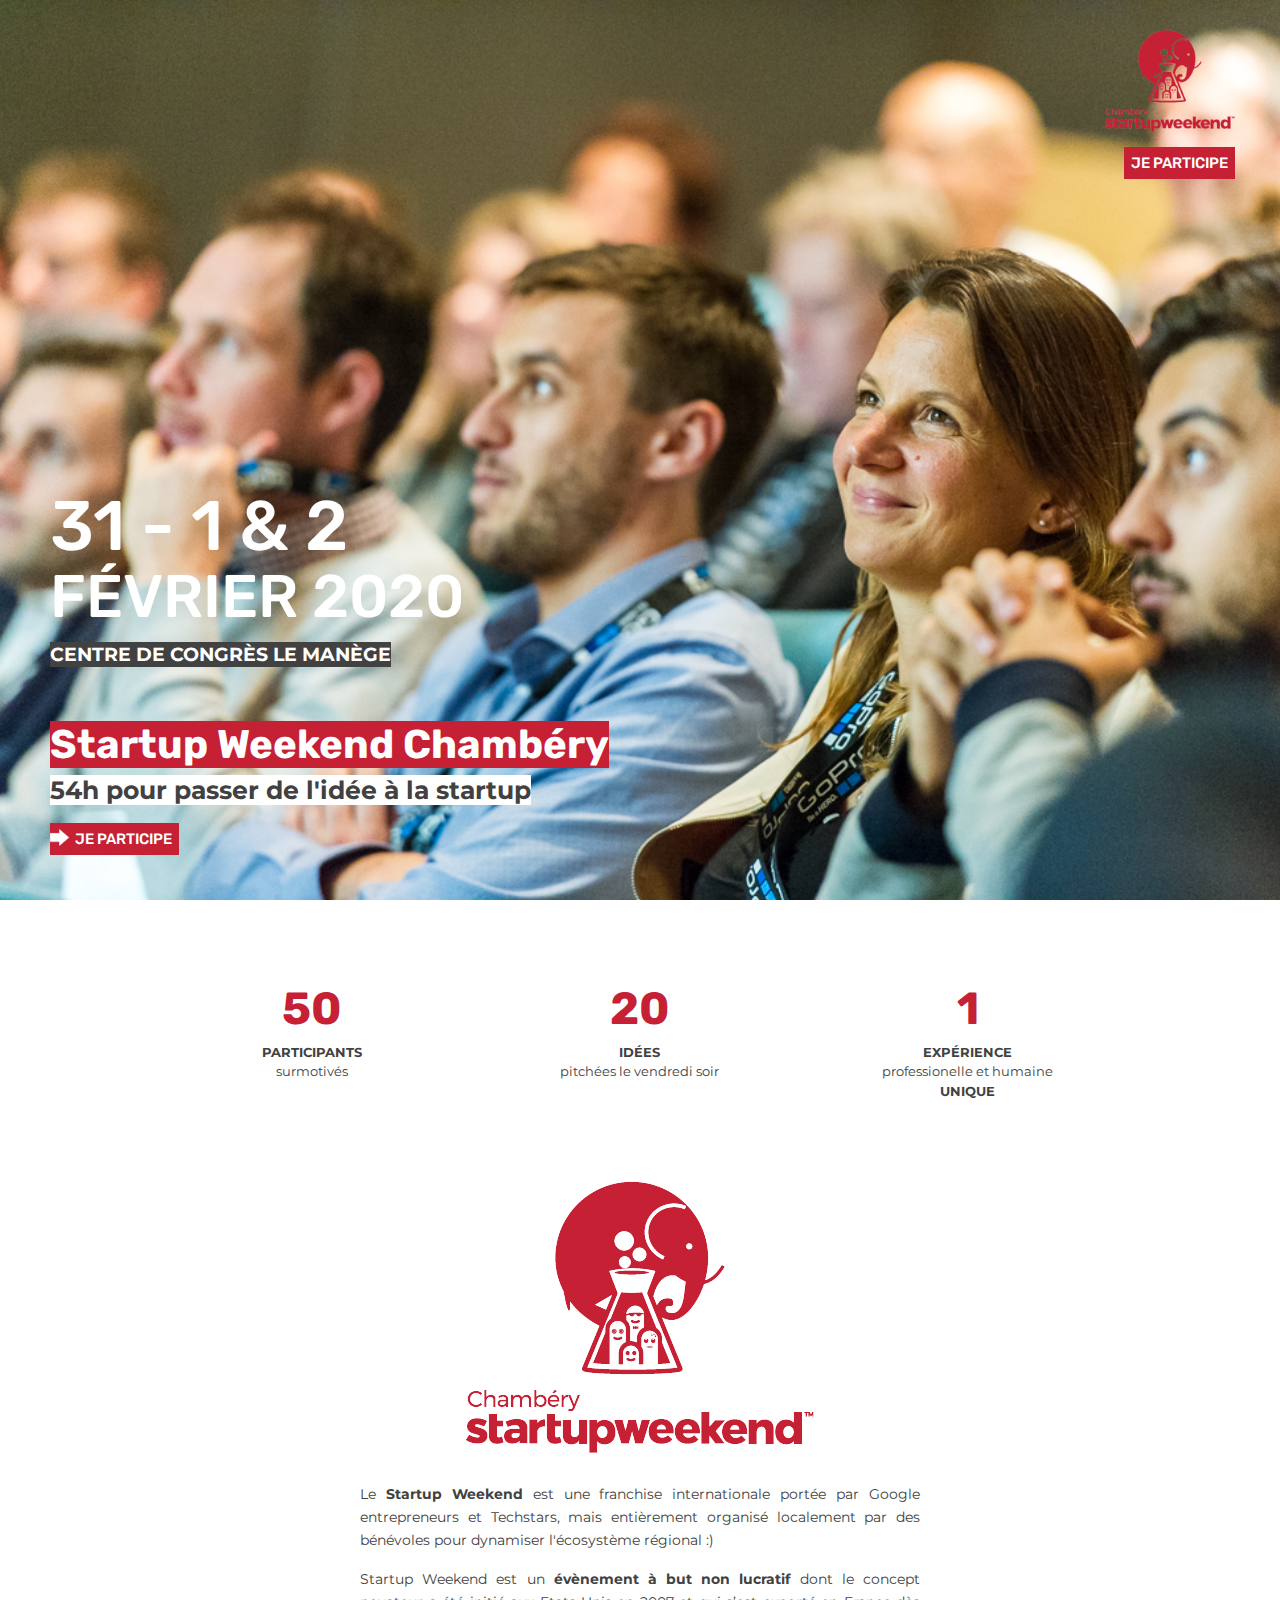
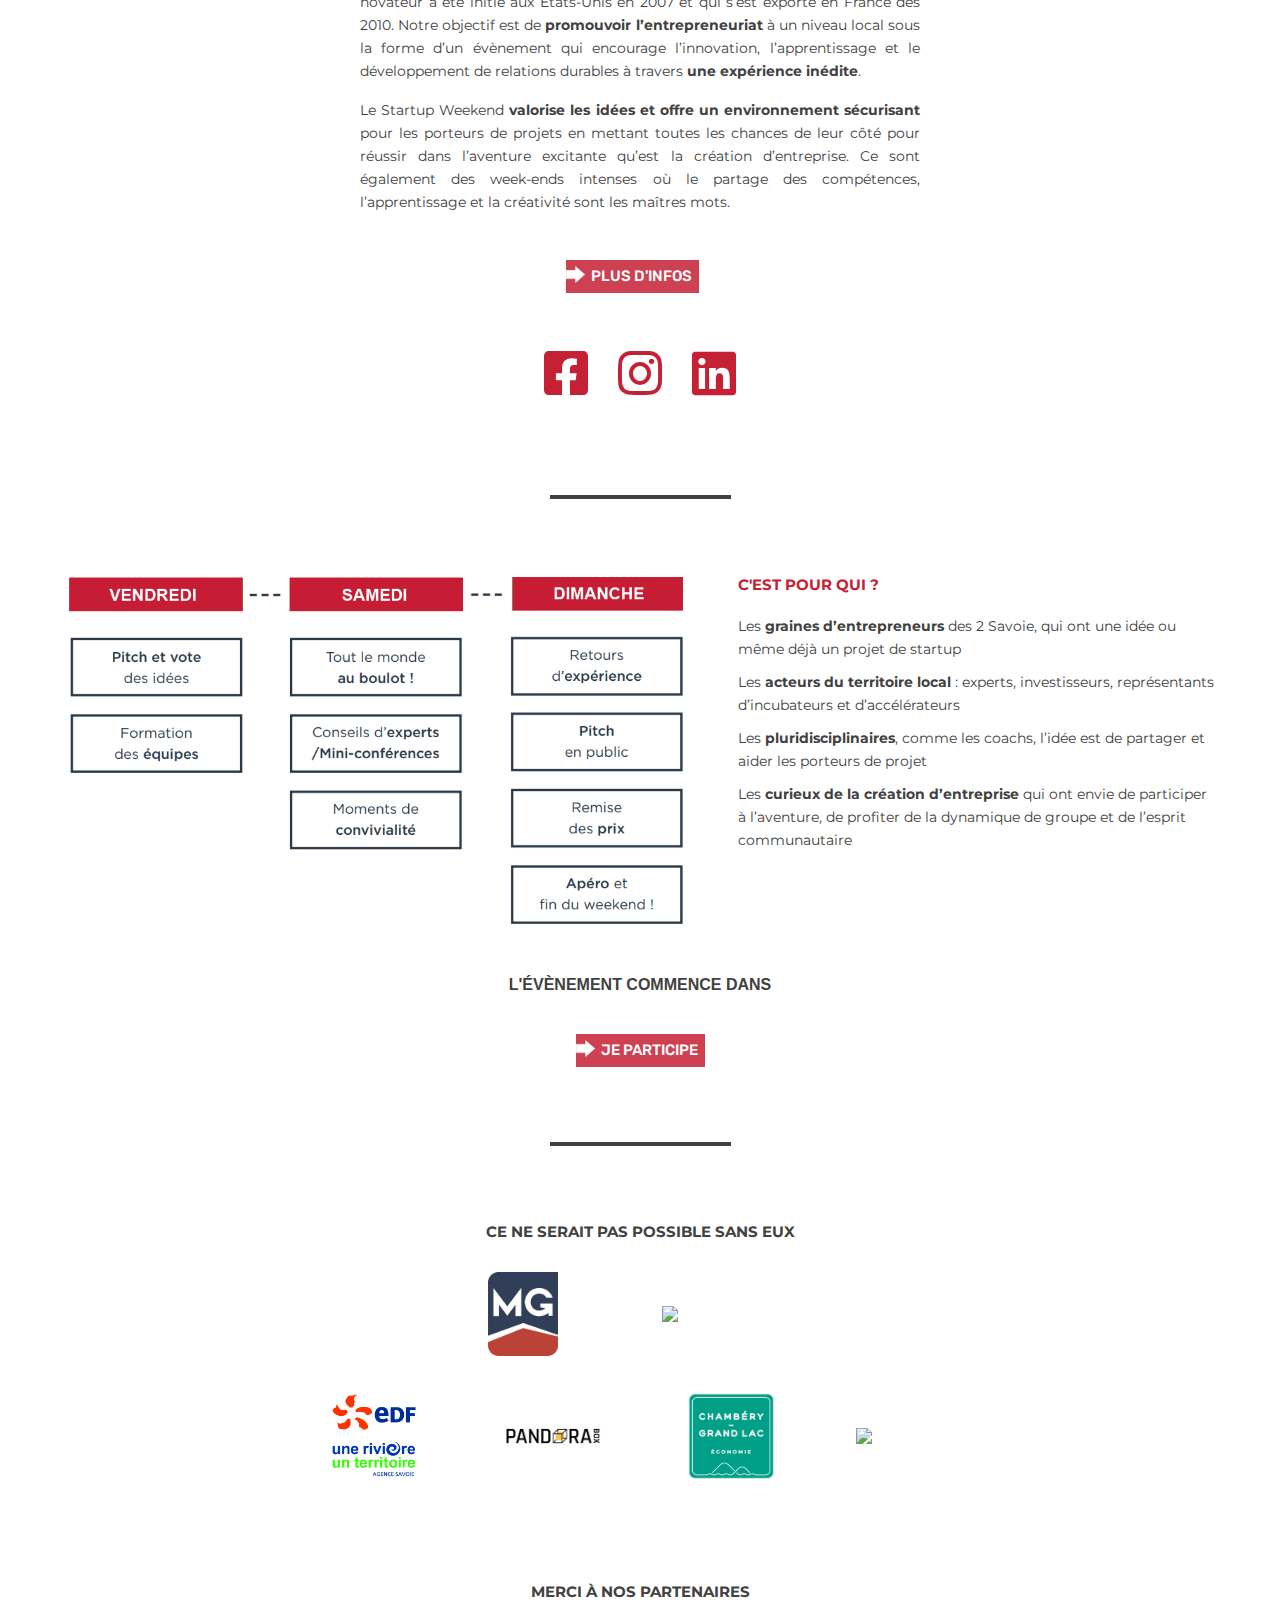
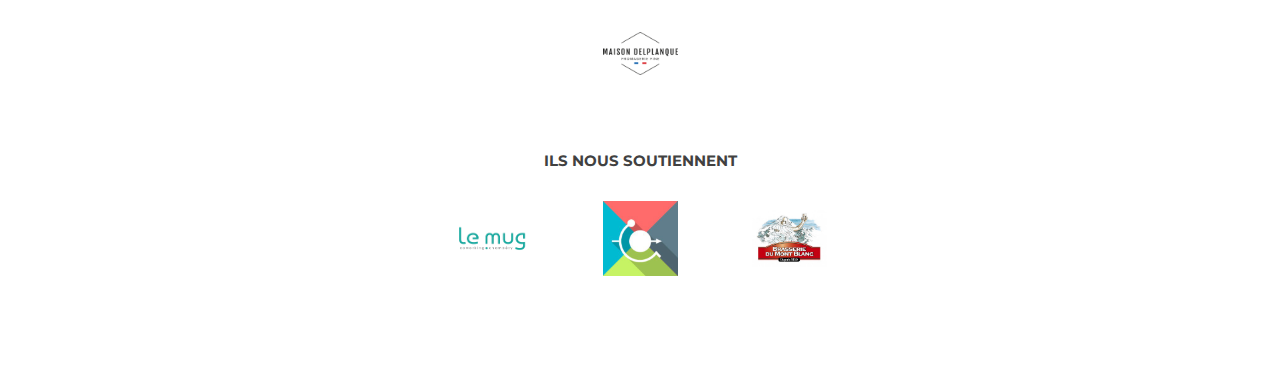
==== index.html @ 2bf9b1af "URL du village by ca" ====
<!doctype html>
<html class="no-js" lang="en" dir="ltr">

<head>
	<meta charset="utf-8">
	<meta http-equiv="x-ua-compatible" content="ie=edge">
	<meta name="viewport" content="width=device-width, initial-scale=1.0">
	<title>Startup Weekend Chambéry - 31 janv. 1 & 2 Fév. 2020</title>

	<link rel="stylesheet" href="https://use.fontawesome.com/releases/v5.5.0/css/all.css">

	<!-- Search Engine -->
	<meta name="description" content="Le Startup Weekend, c'est un évènement à but
			non lucratif organisé pour dynamiser l'écosystème régional :)">
	<!-- Schema.org for Google -->
	<meta itemprop="name" content="Startup Weekend Annecy">
	<meta itemprop="description" content="Le Startup Weekend, c'est un évènement à
			but non lucratif organisé pour dynamiser l'écosystème régional :)">
	<!-- Twitter -->
	<meta name="twitter:card" content="summary">
	<meta name="twitter:title" content="Startup Weekend Chambéry">
	<meta name="twitter:description" content="Le Startup Weekend, c'est un
			évènement à but non lucratif organisé pour dynamiser l'écosystème régional
			:)">
	<meta name="twitter:site" content="@swchambery">
	<meta name="twitter:image:src" content="https://www.startupweekendchambery.com/assets/images/metatwitter.jpg">
	<!-- Open Graph general (Facebook, Pinterest & Google+) -->
	<meta name="og:title" content="Startup Weekend Chambéry">
	<meta name="og:description" content="Le Startup Weekend, c'est un évènement à
			but non lucratif organisé pour dynamiser l'écosystème régional :)">
	<meta name="og:image" content="https://www.startupweekendchambery.com/assets/images/metafb.jpg">
	<meta name="og:url" content="https://www.startupweekendchambery.com">
	<meta name="og:site_name" content="Startup Weekend Chambéry">
	<meta name="og:locale" content="fr_FR">
	<meta name="og:type" content="website">

	<link href="https://fonts.googleapis.com/css?family=Montserrat:400,500,600,700" rel="stylesheet">
	<link href="https://fonts.googleapis.com/css?family=Rubik:400,500,700,900" rel="stylesheet">

	<link rel="stylesheet" href="css/foundation.css">
	<link rel="stylesheet" href="css/app.css">

	<link rel="apple-touch-icon" sizes="57x57" href="/assets/favicon/apple-icon-57x57.png">
	<link rel="apple-touch-icon" sizes="60x60" href="/assets/favicon/apple-icon-60x60.png">
	<link rel="apple-touch-icon" sizes="72x72" href="/assets/favicon/apple-icon-72x72.png">
	<link rel="apple-touch-icon" sizes="76x76" href="/assets/favicon/apple-icon-76x76.png">
	<link rel="apple-touch-icon" sizes="114x114" href="/assets/favicon/apple-icon-114x114.png">
	<link rel="apple-touch-icon" sizes="120x120" href="/assets/favicon/apple-icon-120x120.png">
	<link rel="apple-touch-icon" sizes="144x144" href="/assets/favicon/apple-icon-144x144.png">
	<link rel="apple-touch-icon" sizes="152x152" href="/assets/favicon/apple-icon-152x152.png">
	<link rel="apple-touch-icon" sizes="180x180" href="/assets/favicon/apple-icon-180x180.png">
	<link rel="icon" type="image/png" sizes="192x192" href="/assets/favicon/android-icon-192x192.png">
	<link rel="icon" type="image/png" sizes="32x32" href="/assets/favicon/favicon-32x32.png">
	<link rel="icon" type="image/png" sizes="96x96" href="/assets/favicon/favicon-96x96.png">
	<link rel="icon" type="image/png" sizes="16x16" href="/assets/favicon/favicon-16x16.png">
	<link rel="manifest" href="/assets/favicon/manifest.json">
	<meta name="msapplication-TileColor" content="#C62035">
	<meta name="msapplication-TileImage" content="/assets/favicon/ms-icon-144x144.png">
	<meta name="theme-color" content="#C62035">
	<script async src="https://www.googletagmanager.com/gtag/js?id=UA-131137726-1"></script>
	<script>
		window.dataLayer = window.dataLayer || [];

		function gtag() {
			dataLayer.push(arguments);
		}
		gtag('js', new Date());

		gtag('config', 'UA-131137726-1');
	</script>
</head>

<body>

	<div id="hero" class="container">

		<!--<video poster="" id="bgvid" playsinline autoplay muted loop>
			<!-- WCAG general accessibility recommendation is that media such as background video play through only once. Loop turned on for the purposes of illustration; if removed, the end of the video will fade in the same way created by pressing the "Pause" button  -->
		<!--<source src="/assets/video/startup-weekend-less.webm" type="video/webm">
				<source src="/assets/video/swa2-short.mp4" type="video/mp4">
				</video>-->
		<!--<div id="border"></div>-->

		<div id="logo">
			<img src="./img/swchambery.png" alt="Logo SWA"><br>

			<a class="btn" href="https://www.eventbrite.com/e/billets-startup-weekend-chambery-2020-65265774689"
				target="_blank" />
			Je participe
			</a>
		</div>

		<div id="brand">
			<div id="date">

				<span>31 - 1 & 2</span>février 2020

			</div>
			<div id="location">
				<a href="https://bit.ly/2zNcNP9" target="_blank">
					Centre de Congrès Le Manège
				</a>
			</div>

			<div>
				<h1 id="trigger">Startup Weekend Chambéry</h1><br>
				<h2>54h pour passer de l'idée à la startup</h2>
			</div>

			<div id="cta">
				<a href="https://www.eventbrite.com/e/billets-startup-weekend-chambery-2020-65265774689"
					class="btn cta">
					<span class="icon"></span>
					Je participe
				</a>
			</div>
		</div>

		<ul id="menu">
			<li class="active">C'est quoi ?</li>
			<li>Participer</li>
			<li>Nous rejoindre</li>
		</ul>
	</div>

	<div id="roadmap" class="container">

		<div class="row text-center" id="numbers">
			<div class="small-12 medium-12 large-10 columns small-centered">
				<div class="row">


					<div class="small-12 medium-4 columns number" id="number1">
						<!--<img src="/assets/icones/people.png">-->
						<span>50</span>
						<b>participants</b>
						surmotivés
					</div>

					<div class="small-12 medium-4 columns number" id="number2">
						<!--<img src="/assets/icones/idea.png">-->
						<span>20</span>
						<b>idées</b>
						pitchées le vendredi soir
					</div>

					<div class="small-12 medium-4 columns number" id="number3">
						<!--<img src="/assets/icones/business.png">-->
						<span>1</span>
						<b>Expérience</b>
						professionelle et humaine <b>UNIQUE</b>
					</div>
				</div>
			</div>
		</div>


		<div class="row text-center" id="what">
			<img src="./img/swchambery.png" alt="Logo SWA">
			<!-- <h3>C'est quoi ?</h3> -->
		</div>

		<div class="row">
			<!-- <div class="small-12 medium-6 columns">
					<div class="video-container">
						<iframe width="560" height="315"
							src="https://www.youtube.com/embed/DlrmLSbtCYg?rel=0" frameborder="0"
							allow="autoplay; encrypted-media" allowfullscreen></iframe>

					</div>
				</div> -->
			<div class="small-12 medium-6 medium-offset-3 columns" id="infos">
				<p>Le <b>Startup Weekend</b> est une franchise internationale portée par
					Google entrepreneurs et Techstars, mais entièrement organisé localement
					par des bénévoles pour dynamiser l'écosystème régional :)</p>
				<p>Startup Weekend est un <b>évènement à but non lucratif</b> dont le
					concept novateur a été initié aux Etats-Unis en 2007 et qui s’est exporté
					en France dès 2010. Notre objectif est de <b>promouvoir l’entrepreneuriat</b>
					à un niveau local sous la forme d’un évènement qui encourage l’innovation,
					l’apprentissage et le développement de relations durables à travers <b>une
						expérience inédite</b>.</p>
				<p>Le Startup Weekend <b>valorise les idées et offre un environnement
						sécurisant</b> pour les porteurs de projets en mettant toutes les chances
					de leur côté pour réussir dans l’aventure excitante qu’est la création
					d’entreprise. Ce sont également des week-ends intenses où le partage des
					compétences, l’apprentissage et la créativité sont les maîtres mots.</p>
			</div>
		</div>




		<div id="more">
			<div class="text-center btn-row">
				<!-- <a class="btn btn-dark"
						href="https://www.eventbrite.com/e/billets-startup-weekend-chambery-2020-65265774689">Pourquoi
						c'est fait pour toi ?</a> -->
				<!--<a class="btn btn-dark" href="http://communities.techstars.com/france/annecy/startup-weekend/10785" target="_blank"/>Plus d'infos</a>-->
				<a href="https://www.eventbrite.com/e/billets-startup-weekend-chambery-2020-65265774689"
					class="btn cta">
					<span class="icon"></span>
					Plus d'infos
				</a>
			</div>

			<div class="row" id="social">
				<ul>
					<li>
						<a href="https://fr-fr.facebook.com/startupweekendchambery/" target="_blank" title="Facebook">
							<i class="fab fa-facebook-square"></i>
						</a>
					</li>
					<li>
						<a href="https://www.instagram.com/startup_weekend_chambery/" target="_blank" title="Instagram">
							<i class="fab fa-instagram"></i>
						</a>
					</li>
					<li>
						<a href="https://www.linkedin.com/company/startup-weekend-chambery/" target="_blank"
							title="Linkedin">
							<i class="fab fa-linkedin"></i>
						</a>
					</li>
				</ul>
			</div>

			<div class="row">
				<hr>
			</div>
		</div>


		<div class="row" id="who">

			<div class="small-12 medium-12 large-7 columns nopad-right">
				<div class="valign">
					<img src="./img/roadmap.png" id="schema" class="hide-for-small-only" />
				</div>
			</div>

			<div class="small-12 medium-12 large-5 columns nopad-left">


				<h3 class="last">C'est pour qui ?</h3>
				<ul>
					<li>Les <b>graines d’entrepreneurs</b> des 2 Savoie, qui ont une idée ou
						même déjà un projet de startup</li>
					<li>Les <b>acteurs du territoire local</b> : experts, investisseurs,
						représentants d’incubateurs et d’accélérateurs</li>
					<li>Les <b>pluridisciplinaires</b>, comme les coachs, l’idée est de
						partager et aider les porteurs de projet</li>
					<li>Les <b>curieux de la création d’entreprise</b> qui ont envie de
						participer à l’aventure, de profiter de la dynamique de groupe et de
						l’esprit communautaire</li>
				</ul>
			</div>
		</div>


		<div class="row">
			<h5>L'évènement commence dans</h5>
			<div id="countdown"></div>
		</div>

		<!-- <div class="row text-center" id="papets">
				<a href="https://goo.gl/maps/m7N5tp4Gy4z" target="_blank">
					<img src="/assets/images/papeteries.png" />
				</a>
			</div> -->
		<div class="row text-center">
			<a href="https://www.eventbrite.com/e/billets-startup-weekend-chambery-2020-65265774689" class="btn cta">
				<span class="icon"></span>
				Je participe
			</a>
		</div>

		<div class="row">
			<hr>
		</div>

		<div class="row" id="partners">
			<h3>Ce ne serait pas possible sans eux</h3>

			<!-- Sponsors Gold -->
			<div class="gold">
				<a href="https://my-mg.com/" target="_blank">
					<img src="./assets/images/magnin.png" class="small" />
				</a>
				<a href="https://www.chambery.fr" target="_blank">
					<img src="https://www.chambery.fr/uploads/Image/df/IMF_50/GAB_PORTAIL/372_356_logo_partenaire_couleur.jpg"
						class="square" />
				</a>

				<!-- <a href=https://www.alpium.com/" target="_blank">
						<img
							src="./img/logo-alpium.jpg"
							class="square" />
					</a> -->


			</div>

			<!-- Sponsors Silver -->
			<div class="silver">
				<a href="https://www.edf.fr/groupe-edf/nos-energies/energies-renouvelables/hydraulique/enjeux/economie-et-dialogue-local/une-riviere-un-territoire"
					target="_blank">
					<img src="./img/edf.jpg" class="square" />
				</a>
				<!-- <a href="https://www.serial.ch/" target="_blank">
						<img src="/assets/images/serial.png" class="large" />
					</a> -->
				<a href="http://pandorabox-consulting.com/" target="_blank">
					<img src="./assets/images/pandorabox.png" class="large">
				</a>
				<!-- <a href="http://ftalps.com/" target="_blank">
					<img src="./img/ftinthealps_retina.png" class="square" />
				</a> -->
				<a href="http://www.chamberygrandlac.fr/" target="_blank">
					<img src="./img/cgle.jpg" class="square" />
				</a>
				<a href="https://www.levillagebyca.com/fr" target="_blank">
					<img src="https://www.levillagebyca.com/themes/lesvillagesbyca/images/logo-noir.jpg"
						class="square" />
				</a>
			</div>

			<!-- Sponsors Bronze -->
			<!--<div class="bronze">
					
				</div>-->


			<h3>Merci à nos partenaires</h3>

			<!-- Partenaires matériels -->
			<div class="materiel">
				<!--<a href="http://www.agence-future.com/" target="_blank">
						<img src="/assets/images/future.png" class="large"/>
					</a>-->
				<!-- <a href="http://www.artmalte.com/">
						<img src="/assets/images/artmalte.png" / target="_blank">
					</a> -->
				<!-- <a href="https://rplayprod.fr/" target="_blank">
						<img src="./img/rplay.png"
							class="small" />
					</a> -->
				<!-- <a href="https://www.legalinsight.fr/" target="_blank">
						<img src="./img/legal-insight.png"
							class="" />
					</a> -->
				<a href="https://www.fromagerie-delplanque.com/" target="_blank">
					<img src="./img/delplanque.png" class="" />
				</a>
				<!-- <a href="https://www.digital-effervescence.com/" target="_blank">
						<img
							src="./img/digital-effervecence.png"
							class="small" />
					</a> -->

				<!-- <a href="http://www.savoie.cci.fr/" target="_blank">
						<img src="http://www.savoie.cci.fr/images/GBI_CCISAVOIE/logo.png"
						class="small" />
					</a> -->
				<!-- <a href="http://www.sharingbox.com/?lang=fr" target="_blank">
						<img src="/assets/images/sharingbox.jpg" class="large" />
					</a> -->
			</div>

			<h3>Ils nous soutiennent</h3>

			<div class="materiel">
				<a href="http://lemug-coworking.fr/" target="_blank">
					<img src="./img/le-mug.png" class="" />
				</a>
				<!-- <a href="https://www.stickermule.com/fr" target="_blank">
						<img
							src="./img/stickermule.png"
							class="" />
					</a> -->
				<!-- <a href="https://www.redbull.com/fr-fr/" target="_blank">
						<img
							src="./img/redbull.png"
							class="" />
					</a> -->
				<!-- <a href="https://sharingbox.com/fr/" target="_blank">
						<img
							src="./img/sharingbox.png"
							class="" />
					</a> -->
				<!-- <a href="https://www.webhorspiste.com/" target="_blank">
						<img
							src="./img/WHP.png"
							class="" />
					</a> -->
				<!-- <a href="https://featureplanner.io/" target="_blank">
						<img
							src="./img/logo-featureplanner-io.png"
							class="" />
					</a> -->
				<a href="https://www.chambe-carnet.com/" target="_blank">
					<img src="./img/chambe-carnet.jpg" class="" />
				</a>
				<!-- <a href="http://couveusenuna.com/" target="_blank">
						<img
							src="./img/numa-web.png"
							class="" />
					</a> -->
				<!-- <a href="https://magasin.vandb.fr/171-v-and-b-gresy-sur-aix#"
						target="_blank">
						<img
							src="./img/vandb.jpg"
							class="" />
					</a> -->
				<a href="https://www.brasserie-montblanc.com/" target="_blank">
					<img src="./img/bmb.jpg" class="" />
				</a>
				<!-- <a href="https://discover.koober.com/" target="_blank">
						<img
							src="./img/koober.png"
							class="" />
					</a> -->
				<!-- <a href="https://www.peggysage.com/fr-FR/" target="_blank">
						<img
							src="./img/peggy-sage.jpg"
							class="" />
					</a> -->
				<!-- <a href="http://www.pixminds.fr/" target="_blank">
						<img
							src="./img/pixminds.png"
							class="" />
					</a> -->
				<!-- <a href="https://stfrancois.labellemontagne.com/" target="_blank">
						<img
							src="./img/SFL.png"
							class="" />
					</a> -->

			</div>
		</div>
	</div>

	<script src="js/vendor/jquery.js"></script>
	<script src="js/vendor/what-input.js"></script>
	<script src="js/vendor/foundation.js"></script>
	<script src="js/app.js"></script>
	<script src="js/countdown.js"></script>

</body>

</html>
---- css/app.css ----
* {
  -webkit-transition: all 0.3s ease;
  -moz-transition: all 0.3s ease;
  transition: all 0.3s ease;
}

body {
  background: white;
  font-family: 'Montserrat', Arial, sans-serif;
  color: #414141;
}

h1,
h2,
h3 {
  font-family: 'Montserrat', Arial, sans-serif;
  font-weight: bold;
}

a:hover,
a:focus,
a:active {
  color: inherit;
}

.container {
  padding: 75px 50px;
}

.nopad-left {
  padding-left: 0;
}

.nopad-right {
  padding-right: 0;
}

.invisible {
  opacity: 0;
  visibility: hidden;
}

p,
ul li {
  font-size: 14px;
  line-height: 23px;
}

ul {
  margin-left: 0;
}

ul li {
  list-style: none;
  padding: 5px 0;
}

video {
  position: absolute;
  top: 50%;
  left: 50%;
  min-width: 100%;
  min-height: 100%;
  width: auto;
  height: auto;
  z-index: 1;
  transform: translateX(-50%) translateY(-50%);
  background: url('/assets/images/swa.jpg') no-repeat;
  background-size: cover;
  transition: 1s opacity;
}
.stopfade {
  opacity: 0.5;
}

.fancy-dash {
  margin-bottom: 75px;
  line-height: 0.5;
  text-align: center;
  text-transform: uppercase;
  font-size: 25px;
  font-weight: bold;
  letter-spacing: 1px;
}

.fancy-dash span {
  display: inline-block;
  position: relative;
}

.fancy-dash span:before,
.fancy-dash span:after {
  content: '';
  position: absolute;
  height: 3px;
  border-top: 5px solid black;
  top: 5px;
  width: 600px;
}

.fancy-dash span:before {
  right: 100%;
  margin-right: 15px;
}

.fancy-dash span:after {
  left: 100%;
  margin-left: 15px;
}

.video-container {
  position: relative;
  padding-bottom: 56.25%;
  padding-top: 30px;
  height: 0;
  overflow: hidden;
  margin-bottom: 30px;
}

.video-container iframe,
.video-container object,
.video-container embed {
  position: absolute;
  top: 0;
  left: 0;
  width: 100%;
  height: 100%;
}

#border {
  height: 500px;
  width: 100%;
  border: 10px solid #c62035;
}

#hero {
  position: relative;
  height: auto;
  background-color: #414141;
  overflow: hidden;
  background-image: url('/assets/bg/swa2-press.jpg'); /* fallback */
  background-size: cover;
  background-position: center top;
}

#hero .btn {
  opacity: 1;
}

#logo {
  position: absolute;
  top: 15px;
  right: 15px;
  text-align: right;
  z-index: 2;
}

#logo img {
  width: 130px;
  height: auto;
  margin-right: 30px;
  margin-top: 15px;
}

#brand {
  position: absolute;
  bottom: 45px;
  z-index: 2;
  margin-right: 50px;
}

#date {
  font-weight: 500;
  font-size: 60px;
  color: white;
  text-transform: uppercase;
  line-height: 70px;
  font-family: 'Rubik', Arial, sans-serif;
  z-index: 2;
  margin-bottom: 10px;
}

#date span {
  font-size: 70px;
  display: block;
  margin-right: 30px;
  margin-top: 30px;
}

#location {
  font-weight: bold;
  text-transform: uppercase;
  font-size: 19px;
  line-height: 25px;
  padding: 0;
  background-color: #414141;
  display: inline-block;
  margin-bottom: 50px;
}

#location a {
  color: white;
}

#menu {
  background-color: white;
  padding: 10px 15px;
  display: flex;
  justify-content: space-around;
  display: none;
}

#menu li {
}

.btn.cta {
  margin-right: 0;
}

.btn.cta span.icon {
  background: url('../assets/icones/arrow_white.png') no-repeat;
  float: left;
  width: 20px;
  height: 20px;
  background-size: contain;
  margin-left: -7px;
  margin-right: 5px;
}

.btn-row .btn {
  margin-right: 15px;
}

.btn-row .btn:last-child {
  margin-right: 15px;
}

.btn {
  display: inline-block;
  background-color: #c62035;
  padding: 5px 7px;
  margin-right: 30px;
  margin-top: 15px;
  color: white;
  text-transform: uppercase;
  font-family: 'Rubik', Arial, sans-serif;
  font-size: 15px;
  opacity: 0.85;
  font-weight: 500;
}

.btn:hover {
  opacity: 1;
  color: white;
}

.btn-dark {
  background-color: #414141;
}

h1 {
  background-color: #c62035;
  color: white;
  font-size: 40px;
  padding: 0;
  display: inline;
  font-weight: 700;
  margin-bottom: 15px;
  font-family: 'Rubik', Arial, sans-serif;
}

h2 {
  background-color: white;
  font-size: 25px;
  padding: 0;
  font-weight: 700;
  display: inline;
}

h3 {
  color: #c62035;
  font-size: 15px;
  font-weight: bold;
  text-transform: uppercase;
  margin-bottom: 15px;
}

.row {
  max-width: none;
}

#social {
  display: flex;
  flex-direction: row;
  justify-content: center;
  align-items: center;
  margin-top: 50px;
}

#social ul {
  padding-left: 0;
  text-align: center;
}

#social i {
  font-size: 50px;
  color: #c62035;
}

#social ul li {
  float: left;
  margin-right: 30px;
}

#social ul li:last-child {
  margin-right: 0;
}

#social img {
  width: 35px;
  height: auto;
  opacity: 0.8;
}

#social img:hover {
  opacity: 1;
}

#schema {
  padding-right: 50px;
}

hr {
  width: 15%;
  border: 2px solid #414141;
  margin-top: 75px;
  margin-bottom: 75px;
}

#partners {
  text-align: center;
}

#roadmap .btn {
  margin-top: 30px;
}

#what {
  margin-bottom: 30px;
}

#what p:last-child {
  margin-bottom: 0;
}

#infos {
  text-align: justify;
}

#partners h3 {
  margin-bottom: 30px;
  color: #414141;
  margin-top: 45px;
}

#partners h3:first-child {
  margin-top: 0px;
}

#partners img {
  width: 80px;
  height: auto;
}

#partners img {
  margin-left: 35px;
  margin-right: 35px;
  margin-bottom: 30px;
}

#partners img.large {
  width: 145px;
  height: auto;
}

#partners .gold img {
  width: 250px;
  height: auto;
  margin-bottom: 30px;
  margin-left: 0;
  margin-right: 0;
}

#partners .gold img.small {
  width: 70px;
  margin-right: 50px;
}

#partners .gold img.square {
  width: 130px;
  margin-left: 50px;
}

#partners .bronze {
  margin-left: auto;
  margin-right: auto;
}

#partners .silver img {
  width: 100px;
  height: auto;
  margin-bottom: 50px;
}

#partners .silver img.large {
  width: 110px;
}

#partners .silver img.small {
  width: 80px;
}

#partners .materiel img {
  width: 75px;
  height: auto;
}

#partners .materiel img.large {
  width: 90px;
}

#partners .com img {
  width: 50px;
  height: auto;
}

#partners .com img.large {
  width: 90px;
}

#numbers {
  margin-bottom: 50px;
}

.number img {
  display: block;
  margin-bottom: 7px;
  margin-left: auto;
  margin-right: auto;
}

.number {
  text-align: center;
  font-size: 13px;
  margin-bottom: 30px;
}

.number span {
  display: block;
  font-weight: bold;
  font-size: 45px;
  text-align: center;
  font-family: 'Rubik', Arial, sans-serif;
  color: #c62035;
}

.number b {
  display: block;
  text-transform: uppercase;
  font-weight: bold;
}

.column:last-child:not(:first-child),
.columns:last-child:not(:first-child) {
  float: left;
}

h5 {
  text-align: center;
  text-transform: uppercase;
  font-size: 16px;
  margin-top: 45px;
  font-weight: bold;
}

#countdown {
  text-align: center;
  font-size: 50px;
  font-weight: bold;
  color: #c62035;
}

#papets {
  margin-top: 15px;
  margin-bottom: 10px;
  width: 120px;
  height: auto;
}

@media screen and (max-width: 800px) {
  html {
    background: #414141 no-repeat center center fixed;
  }
  #bgvid {
    display: none;
  }

  .container {
    padding: 50px 30px;
  }

  #hero {
    padding: 30px;
    /*background: url('/assets/images/swa-color.jpg');
    background-size: cover;
    background-position: center center;*/
  }

  #hero .btn {
    margin-top: 30px;
  }

  #date {
    position: relative;
  }

  hr {
    margin-top: 30px;
    margin-bottom: 30px;
  }

  #logo {
    position: relative;
    text-align: center;
    margin-bottom: 75px;
    right: auto;
  }

  #logo img {
    margin: 0;
  }

  #logo a {
    margin-right: 0;
  }

  #brand {
    position: relative;
    bottom: inherit;
    margin-right: 0;
    text-align: center;
  }

  #date span {
    margin: 0;
  }

  #who {
    text-align: center;
  }

  .bronze {
    display: block;
  }

  h1 {
    font-size: 30px;
  }

  h2 {
    font-size: 20px;
  }
}
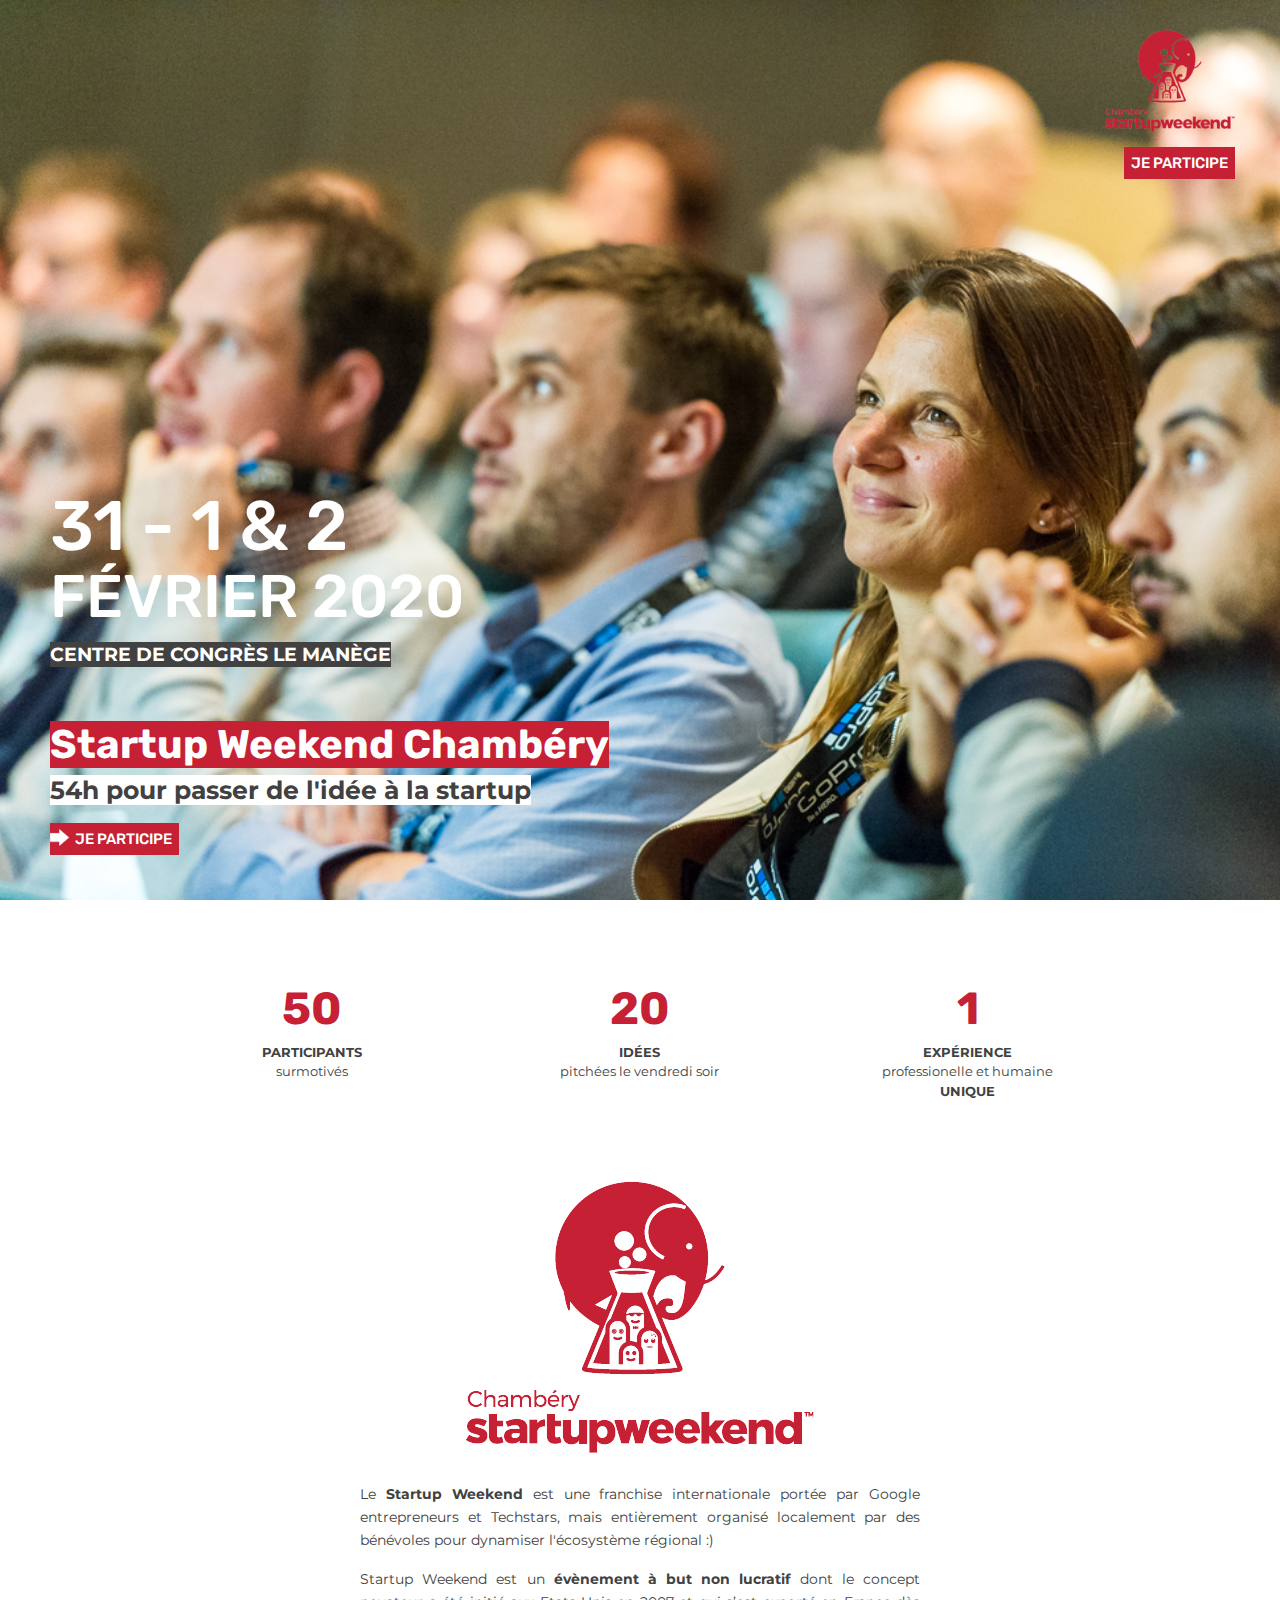
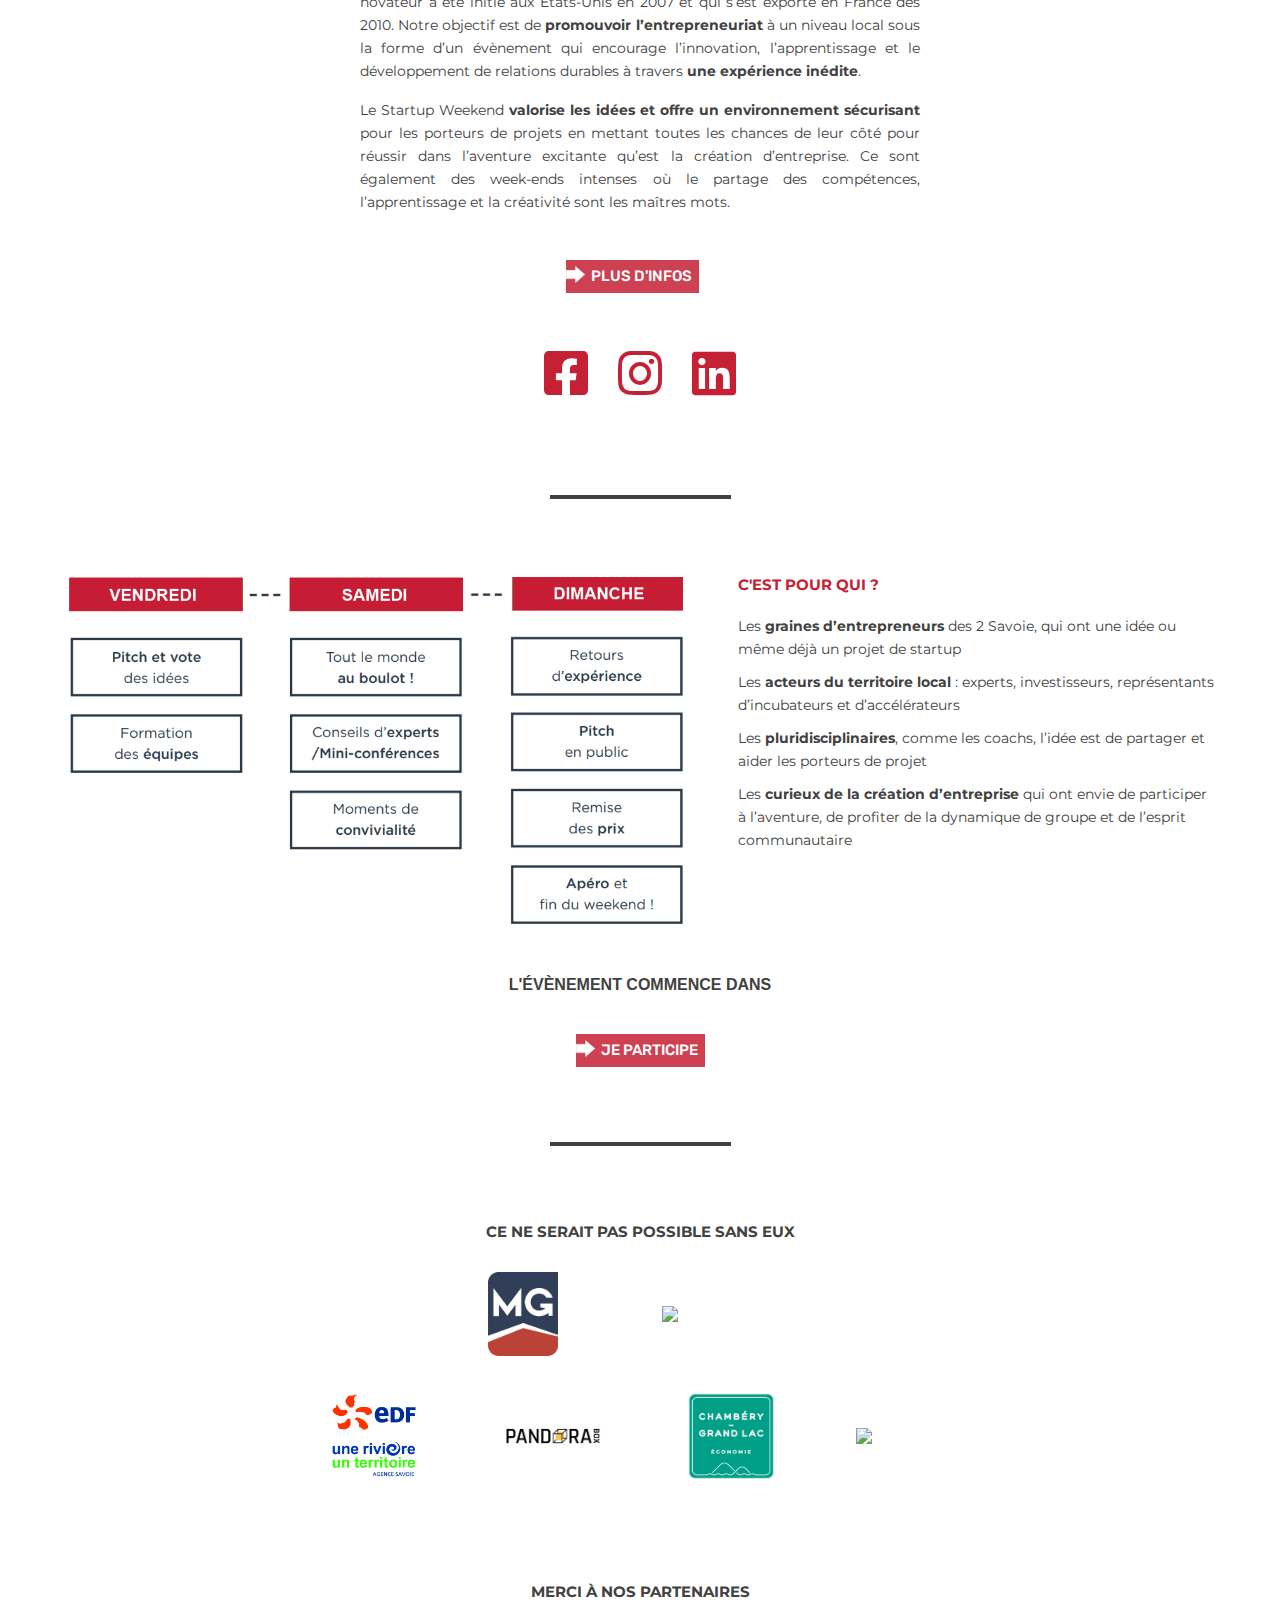
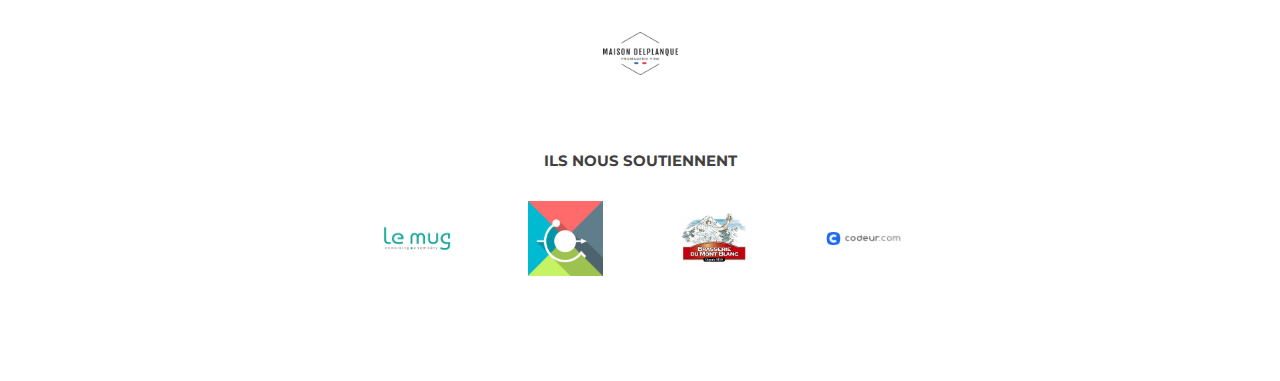
==== commit 12c82808: "Codeur" ====
--- a/index.html
+++ b/index.html
@@ -414,6 +414,9 @@
 				<a href="https://www.brasserie-montblanc.com/" target="_blank">
 					<img src="./img/bmb.jpg" class="" />
 				</a>
+				<a href="https://www.codeur.com/" target="_blank">
+					<img src="./img/logo-codeur-2019.png" class="" />
+				</a>
 				<!-- <a href="https://discover.koober.com/" target="_blank">
 						<img
 							src="./img/koober.png"
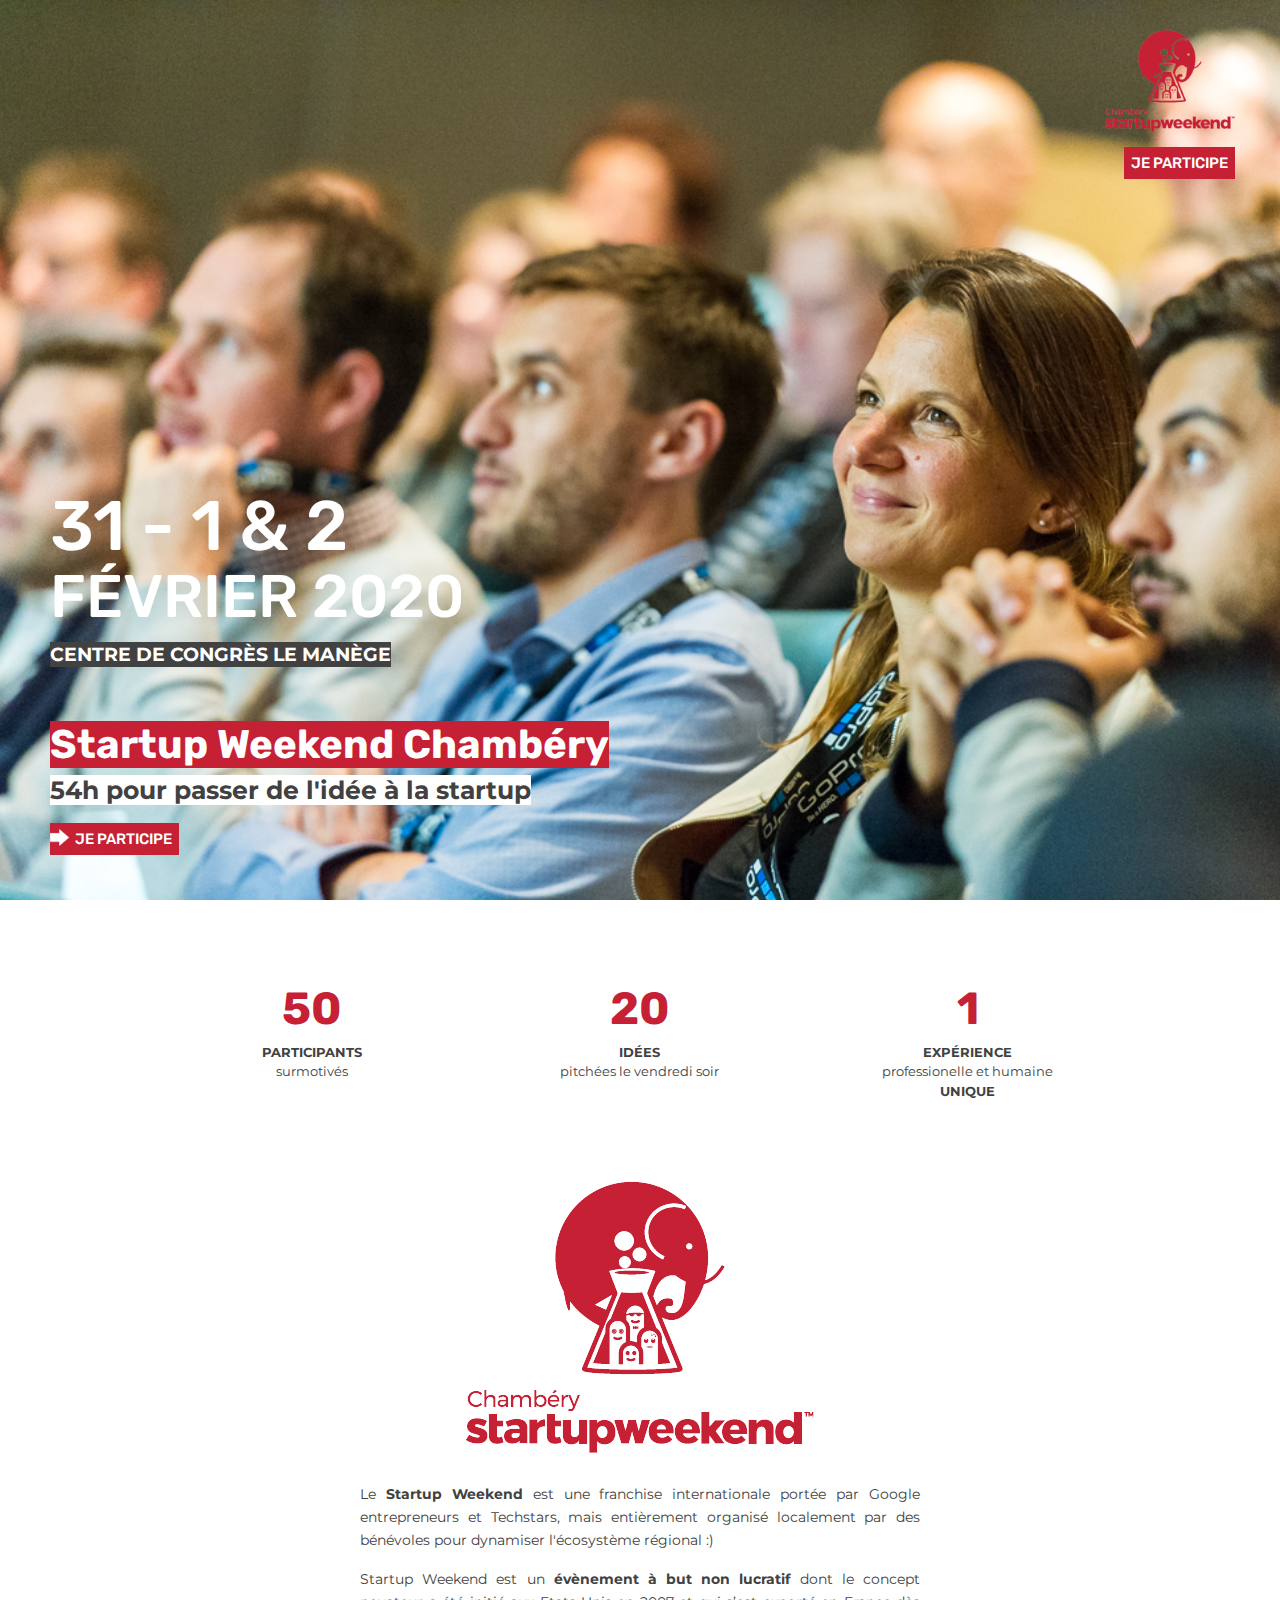
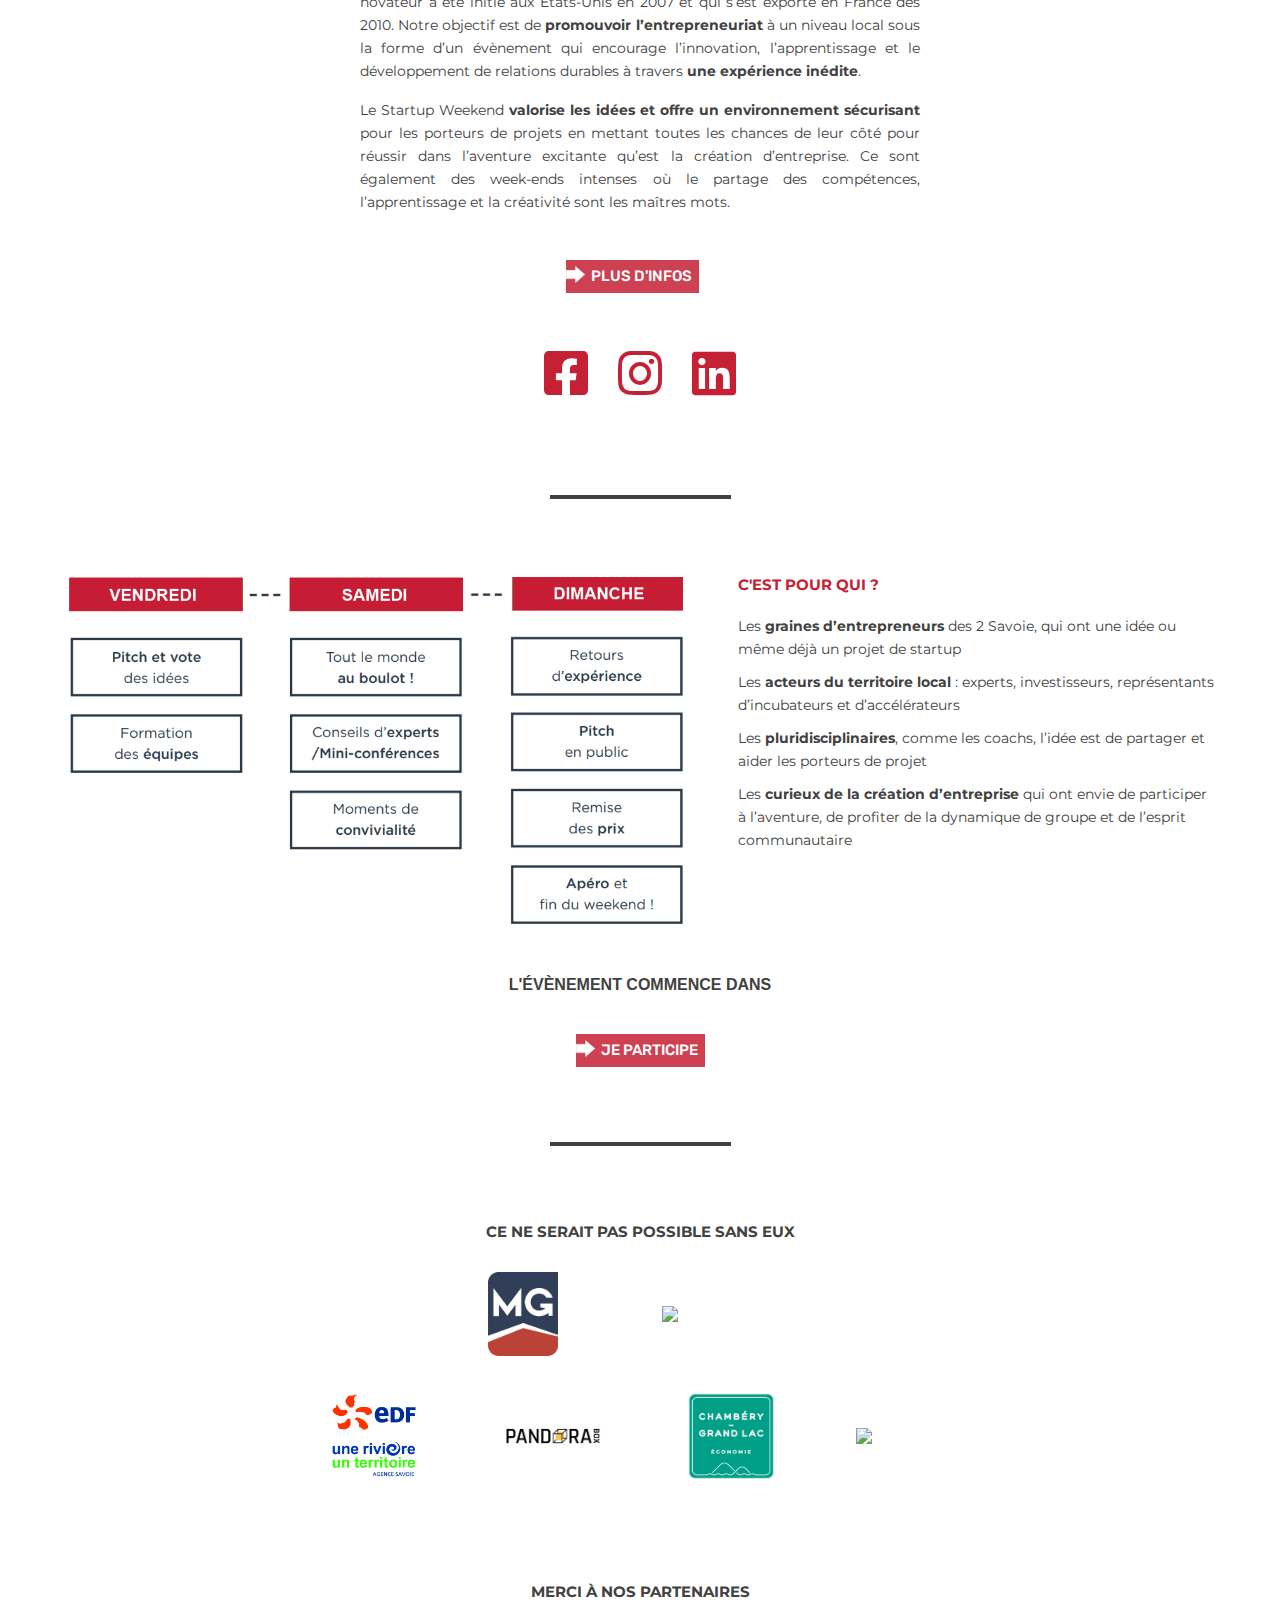
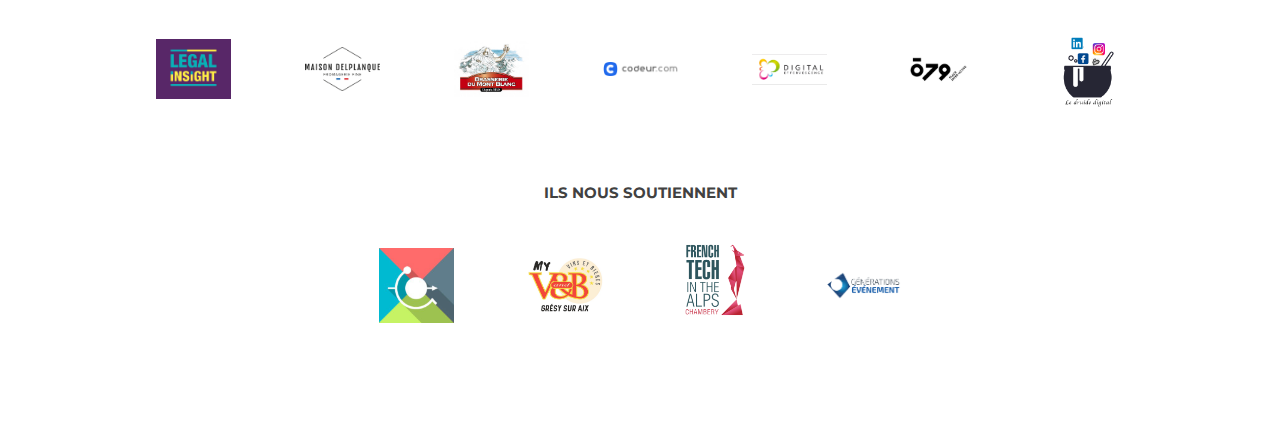
==== commit 43f8c43e: "Update des sponsors" ====
--- a/index.html
+++ b/index.html
@@ -312,9 +312,6 @@
 				<a href="http://pandorabox-consulting.com/" target="_blank">
 					<img src="./assets/images/pandorabox.png" class="large">
 				</a>
-				<!-- <a href="http://ftalps.com/" target="_blank">
-					<img src="./img/ftinthealps_retina.png" class="square" />
-				</a> -->
 				<a href="http://www.chamberygrandlac.fr/" target="_blank">
 					<img src="./img/cgle.jpg" class="square" />
 				</a>
@@ -344,18 +341,27 @@
 						<img src="./img/rplay.png"
 							class="small" />
 					</a> -->
-				<!-- <a href="https://www.legalinsight.fr/" target="_blank">
-						<img src="./img/legal-insight.png"
-							class="" />
-					</a> -->
+				<a href="https://www.legalinsight.fr/" target="_blank">
+					<img src="./img/legal-insight.png" class="" />
+				</a>
 				<a href="https://www.fromagerie-delplanque.com/" target="_blank">
 					<img src="./img/delplanque.png" class="" />
 				</a>
-				<!-- <a href="https://www.digital-effervescence.com/" target="_blank">
-						<img
-							src="./img/digital-effervecence.png"
-							class="small" />
-					</a> -->
+				<a href="https://www.brasserie-montblanc.com/" target="_blank">
+					<img src="./img/bmb.jpg" class="" />
+				</a>
+				<a href="https://www.codeur.com/" target="_blank">
+					<img src="./img/logo-codeur-2019.png" class="" />
+				</a>
+				<a href="https://www.digital-effervescence.com/" target="_blank">
+					<img src="./img/digital-effervecence.png" class="small" />
+				</a>
+				<a href="https://o79.fr/" target="_blank">
+					<img src="./img/o79.png" class="small" />
+				</a>
+				<a href="https://www.facebook.com/ledruidedigital/" target="_blank">
+					<img src="./img/druide-digital.png" class="small" />
+				</a>
 
 				<!-- <a href="http://www.savoie.cci.fr/" target="_blank">
 						<img src="http://www.savoie.cci.fr/images/GBI_CCISAVOIE/logo.png"
@@ -369,9 +375,6 @@
 			<h3>Ils nous soutiennent</h3>
 
 			<div class="materiel">
-				<a href="http://lemug-coworking.fr/" target="_blank">
-					<img src="./img/le-mug.png" class="" />
-				</a>
 				<!-- <a href="https://www.stickermule.com/fr" target="_blank">
 						<img
 							src="./img/stickermule.png"
@@ -405,17 +408,14 @@
 							src="./img/numa-web.png"
 							class="" />
 					</a> -->
-				<!-- <a href="https://magasin.vandb.fr/171-v-and-b-gresy-sur-aix#"
-						target="_blank">
-						<img
-							src="./img/vandb.jpg"
-							class="" />
-					</a> -->
-				<a href="https://www.brasserie-montblanc.com/" target="_blank">
-					<img src="./img/bmb.jpg" class="" />
-				</a>
-				<a href="https://www.codeur.com/" target="_blank">
-					<img src="./img/logo-codeur-2019.png" class="" />
+				<a href="https://magasin.vandb.fr/171-v-and-b-gresy-sur-aix#" target="_blank">
+					<img src="./img/vandb.jpg" class="" />
+				</a>
+				<a href="http://ftalps.com/" target="_blank">
+					<img src="./img/ftinthealps_retina.png" class="square" />
+				</a>
+				<a href="https://www.generations-evenement.com/" target="_blank">
+					<img src="./img/generation-evenement.png" class="square" />
 				</a>
 				<!-- <a href="https://discover.koober.com/" target="_blank">
 						<img
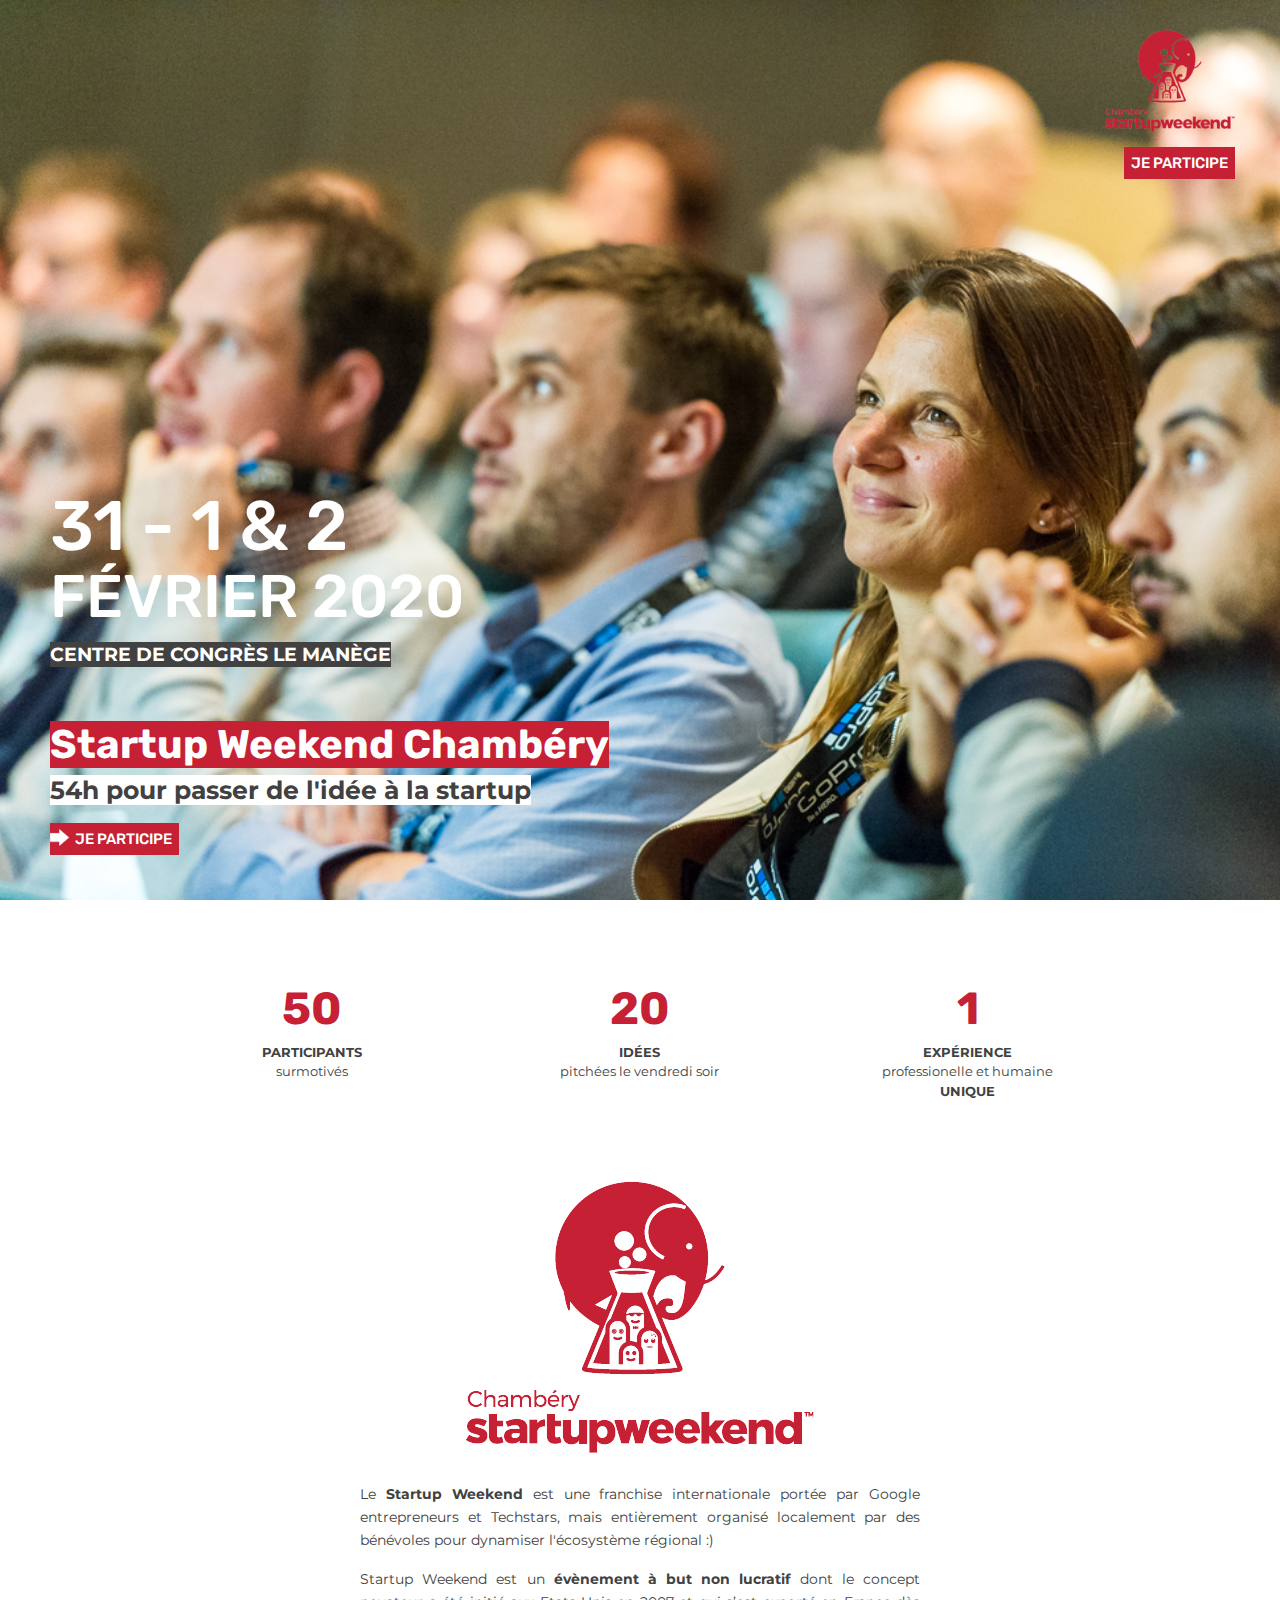
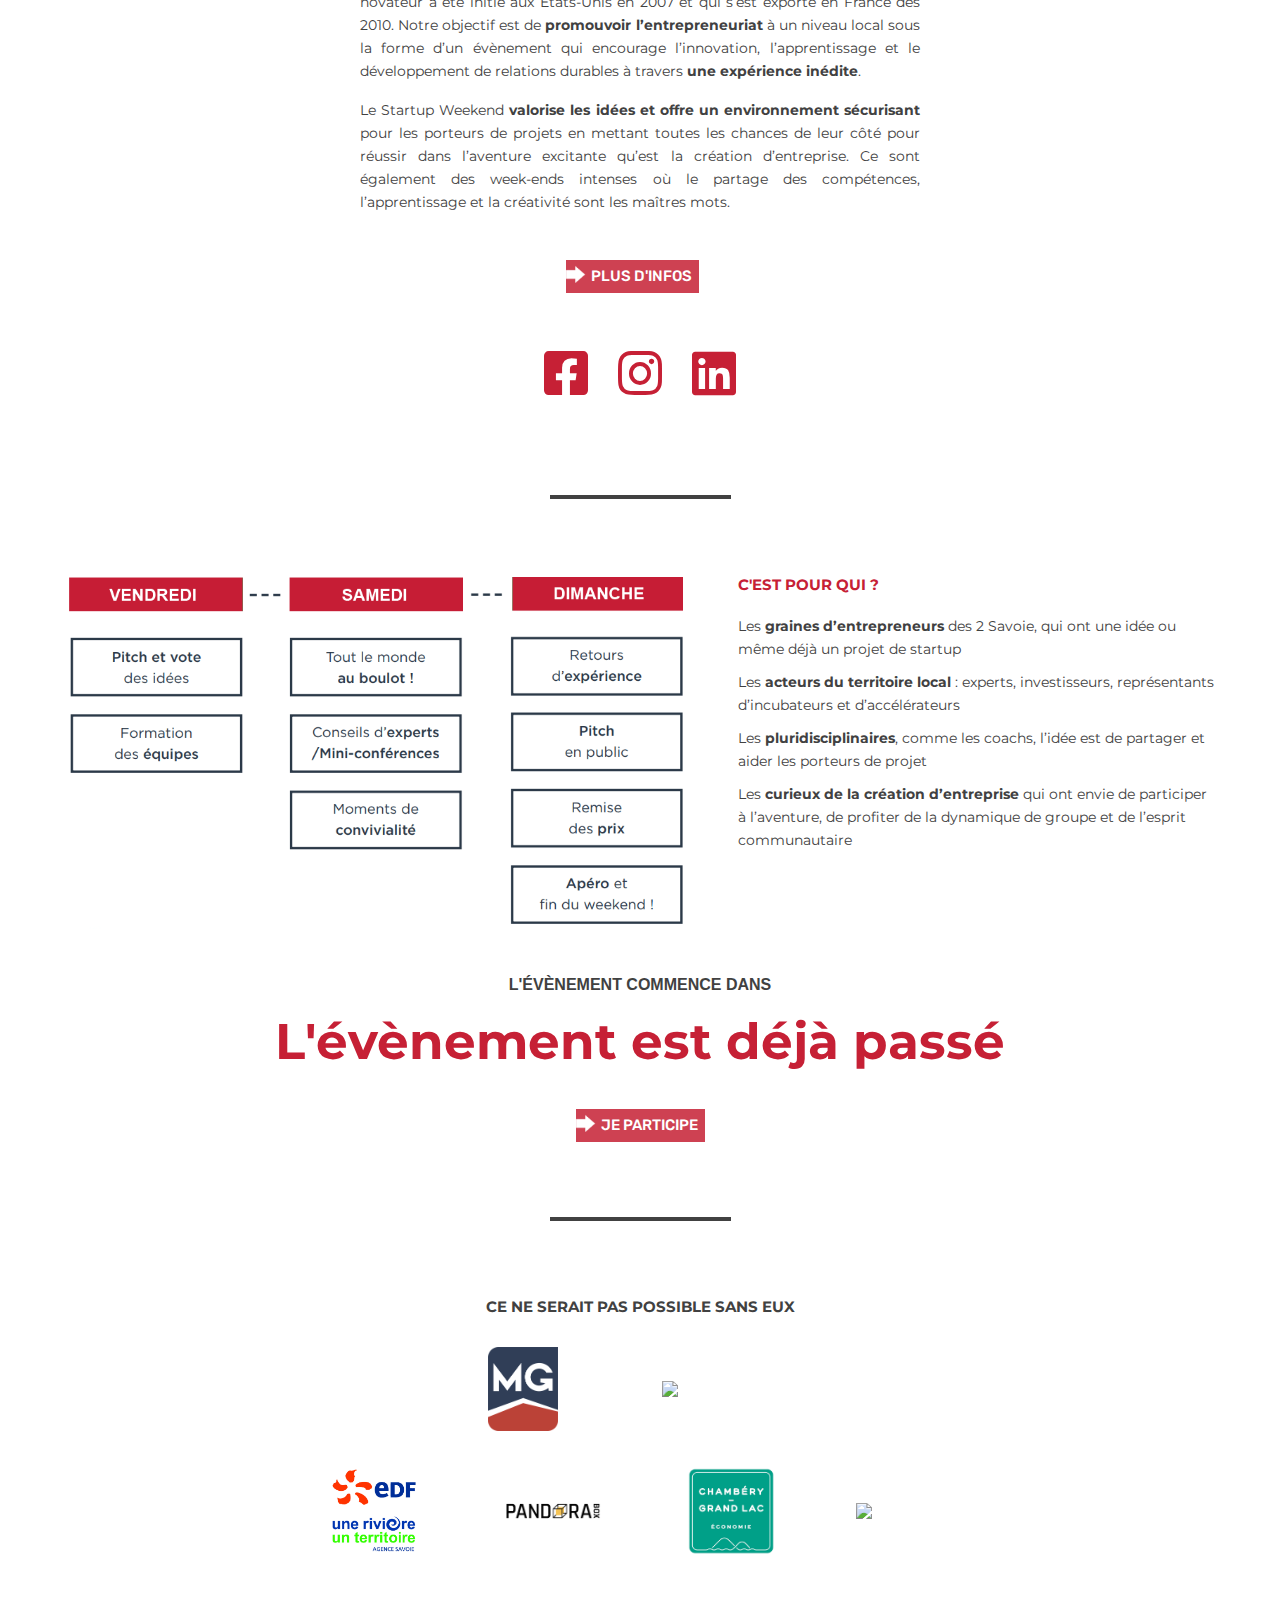
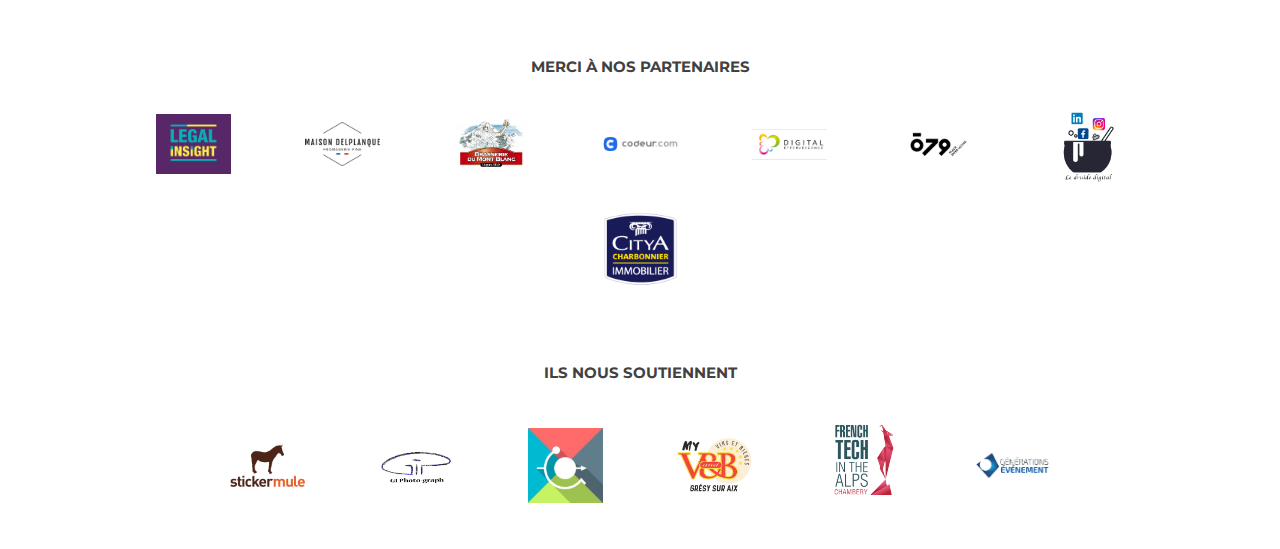
==== commit ea28b56a: "ajout de partenaires" ====
--- a/index.html
+++ b/index.html
@@ -362,6 +362,9 @@
 				<a href="https://www.facebook.com/ledruidedigital/" target="_blank">
 					<img src="./img/druide-digital.png" class="small" />
 				</a>
+				<a href="https://www.citya.com/" target="_blank">
+					<img src="./img/citya.png" class="small" />
+				</a>
 
 				<!-- <a href="http://www.savoie.cci.fr/" target="_blank">
 						<img src="http://www.savoie.cci.fr/images/GBI_CCISAVOIE/logo.png"
@@ -375,11 +378,12 @@
 			<h3>Ils nous soutiennent</h3>
 
 			<div class="materiel">
-				<!-- <a href="https://www.stickermule.com/fr" target="_blank">
-						<img
-							src="./img/stickermule.png"
-							class="" />
-					</a> -->
+				<a href="http://stickermule.com/supports/swchambery20-sponsorship" target="_blank">
+					<img src="./img/stickermule.png" class="" />
+				</a>
+				<a href="" target="_blank">
+					<img src="./img/gi-photo-graph.jpg" class="" />
+				</a>
 				<!-- <a href="https://www.redbull.com/fr-fr/" target="_blank">
 						<img
 							src="./img/redbull.png"
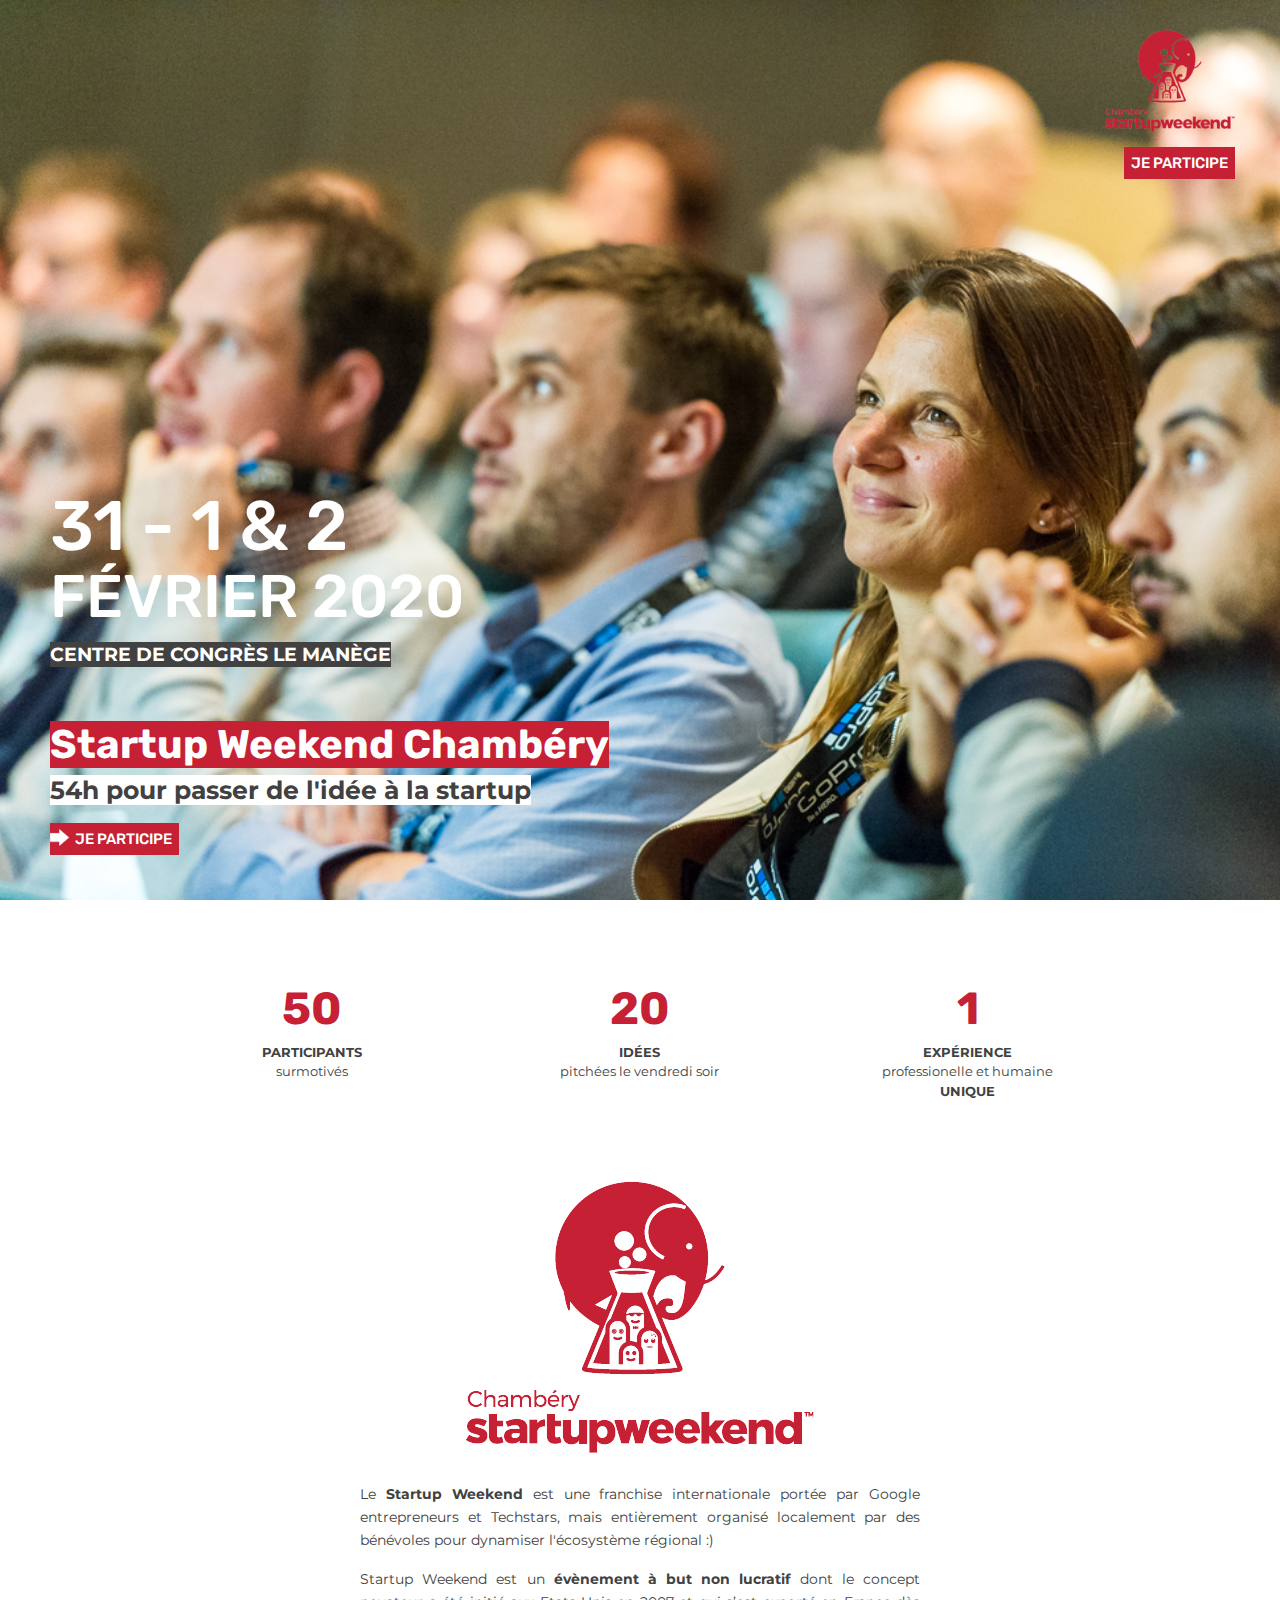
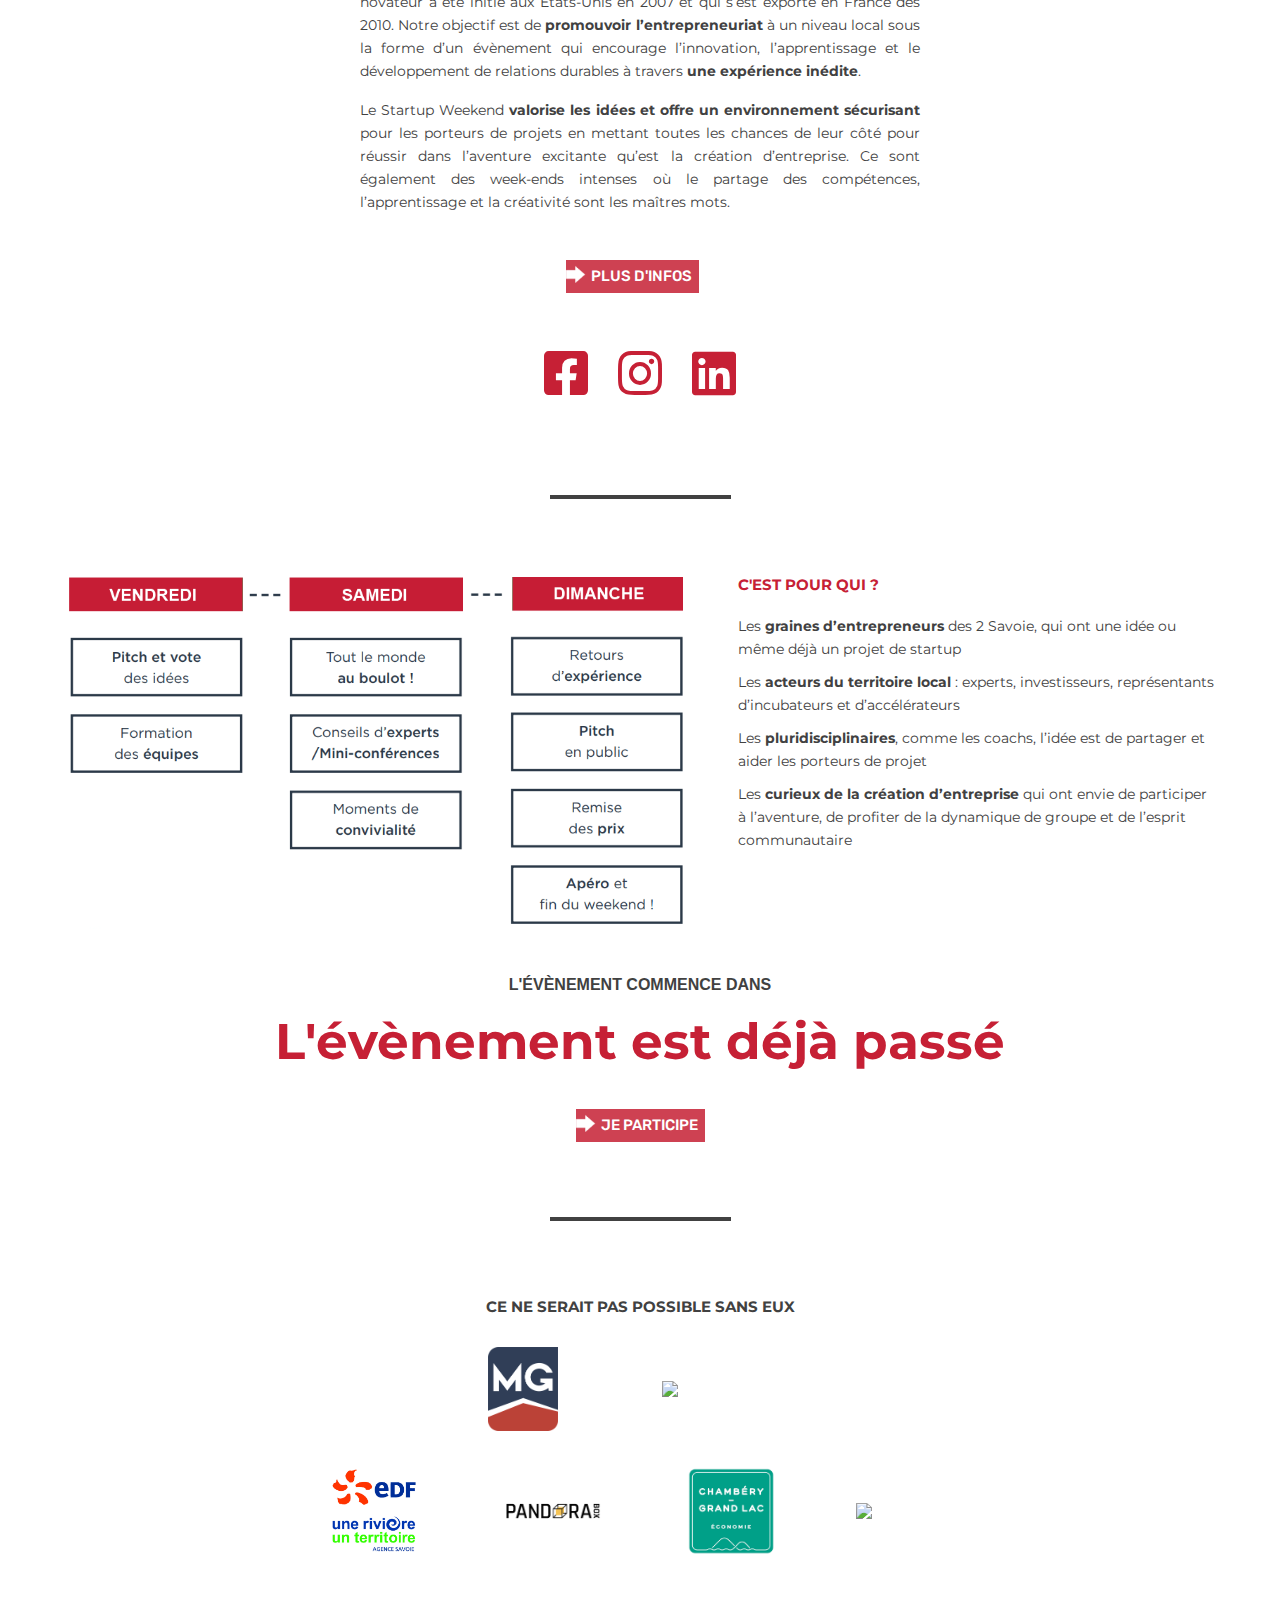
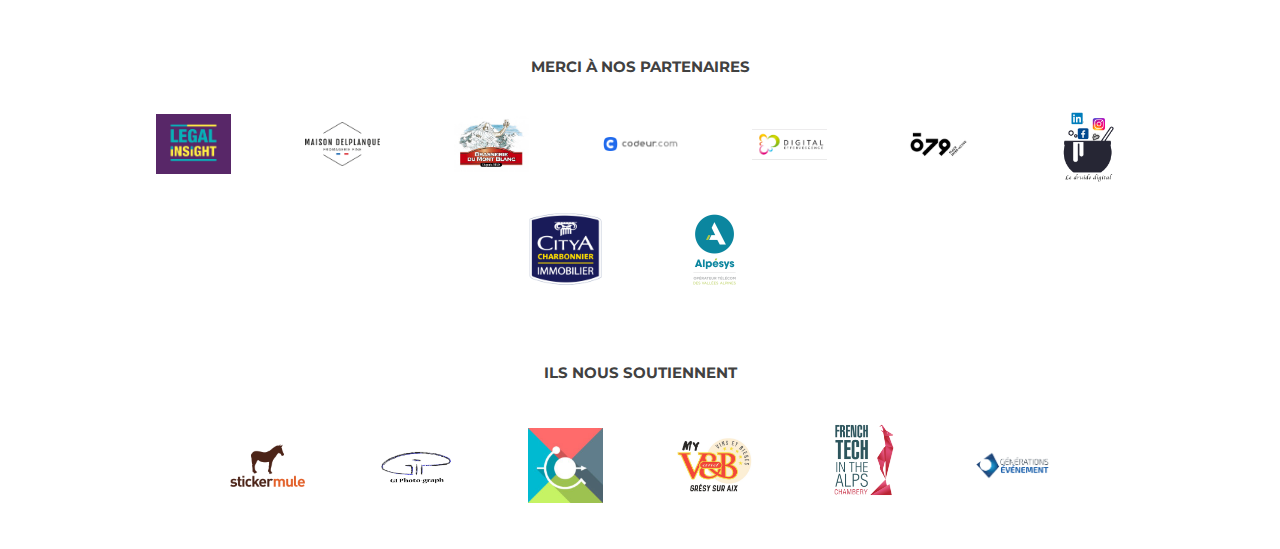
==== commit b2832a00: "Alpesys" ====
--- a/index.html
+++ b/index.html
@@ -365,6 +365,9 @@
 				<a href="https://www.citya.com/" target="_blank">
 					<img src="./img/citya.png" class="small" />
 				</a>
+				<a href="https://www.alpesys.fr" target="_blank">
+					<img src="./img/alpesys.png" class="small" />
+				</a>
 
 				<!-- <a href="http://www.savoie.cci.fr/" target="_blank">
 						<img src="http://www.savoie.cci.fr/images/GBI_CCISAVOIE/logo.png"
@@ -381,7 +384,7 @@
 				<a href="http://stickermule.com/supports/swchambery20-sponsorship" target="_blank">
 					<img src="./img/stickermule.png" class="" />
 				</a>
-				<a href="" target="_blank">
+				<a href="http://www.gi-photo-graph.com/" target="_blank">
 					<img src="./img/gi-photo-graph.jpg" class="" />
 				</a>
 				<!-- <a href="https://www.redbull.com/fr-fr/" target="_blank">
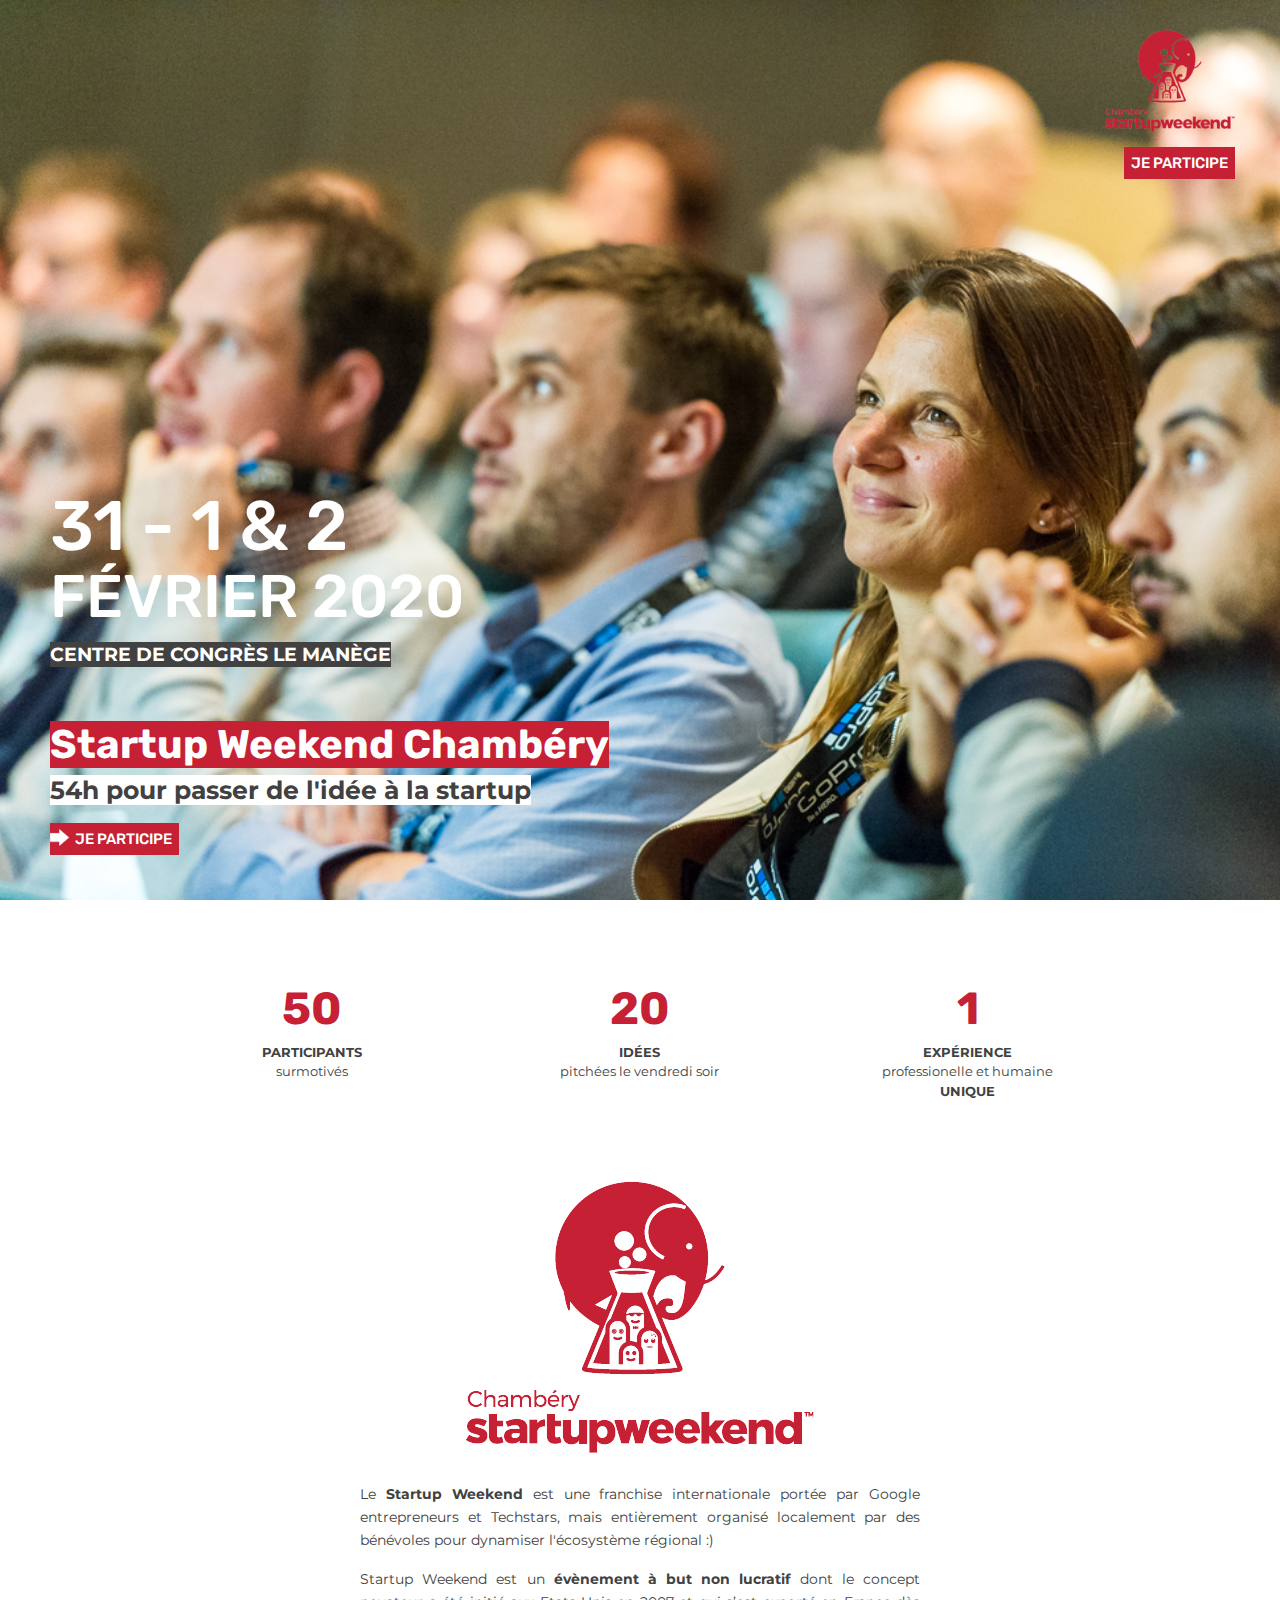
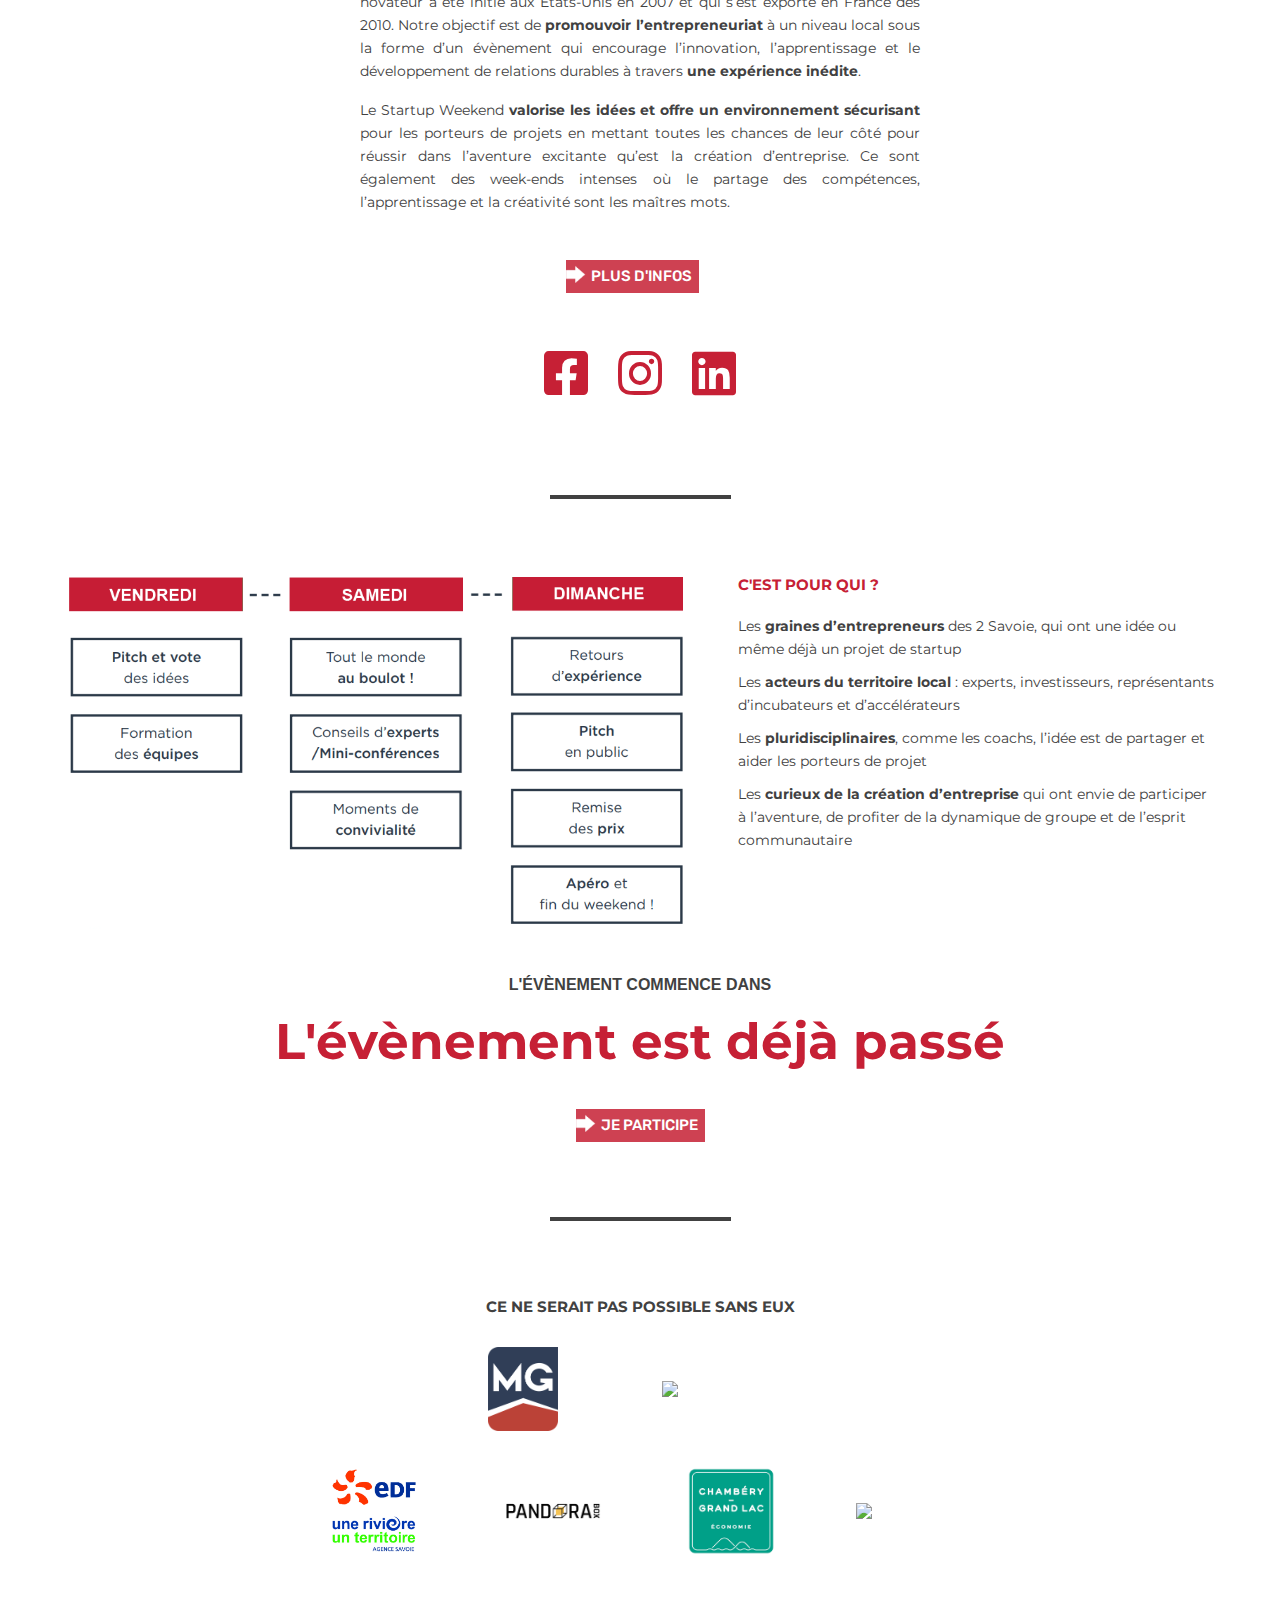
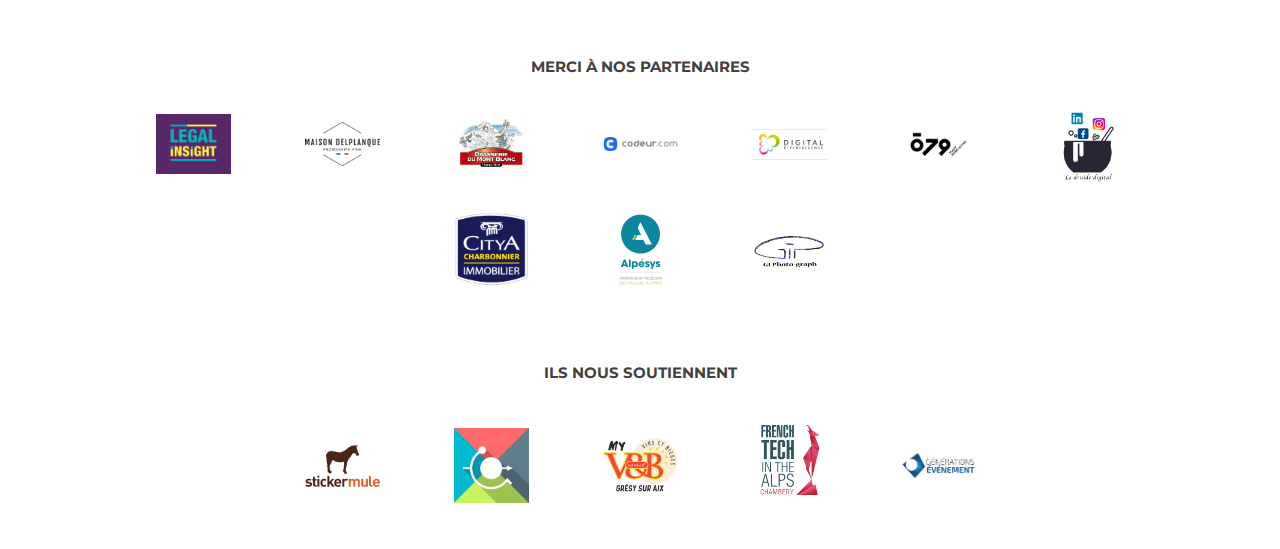
==== commit e7b895a5: "déplacement gi photo" ====
--- a/index.html
+++ b/index.html
@@ -368,6 +368,9 @@
 				<a href="https://www.alpesys.fr" target="_blank">
 					<img src="./img/alpesys.png" class="small" />
 				</a>
+				<a href="http://www.gi-photo-graph.com/" target="_blank">
+					<img src="./img/gi-photo-graph.jpg" class="" />
+				</a>
 
 				<!-- <a href="http://www.savoie.cci.fr/" target="_blank">
 						<img src="http://www.savoie.cci.fr/images/GBI_CCISAVOIE/logo.png"
@@ -384,9 +387,7 @@
 				<a href="http://stickermule.com/supports/swchambery20-sponsorship" target="_blank">
 					<img src="./img/stickermule.png" class="" />
 				</a>
-				<a href="http://www.gi-photo-graph.com/" target="_blank">
-					<img src="./img/gi-photo-graph.jpg" class="" />
-				</a>
+
 				<!-- <a href="https://www.redbull.com/fr-fr/" target="_blank">
 						<img
 							src="./img/redbull.png"
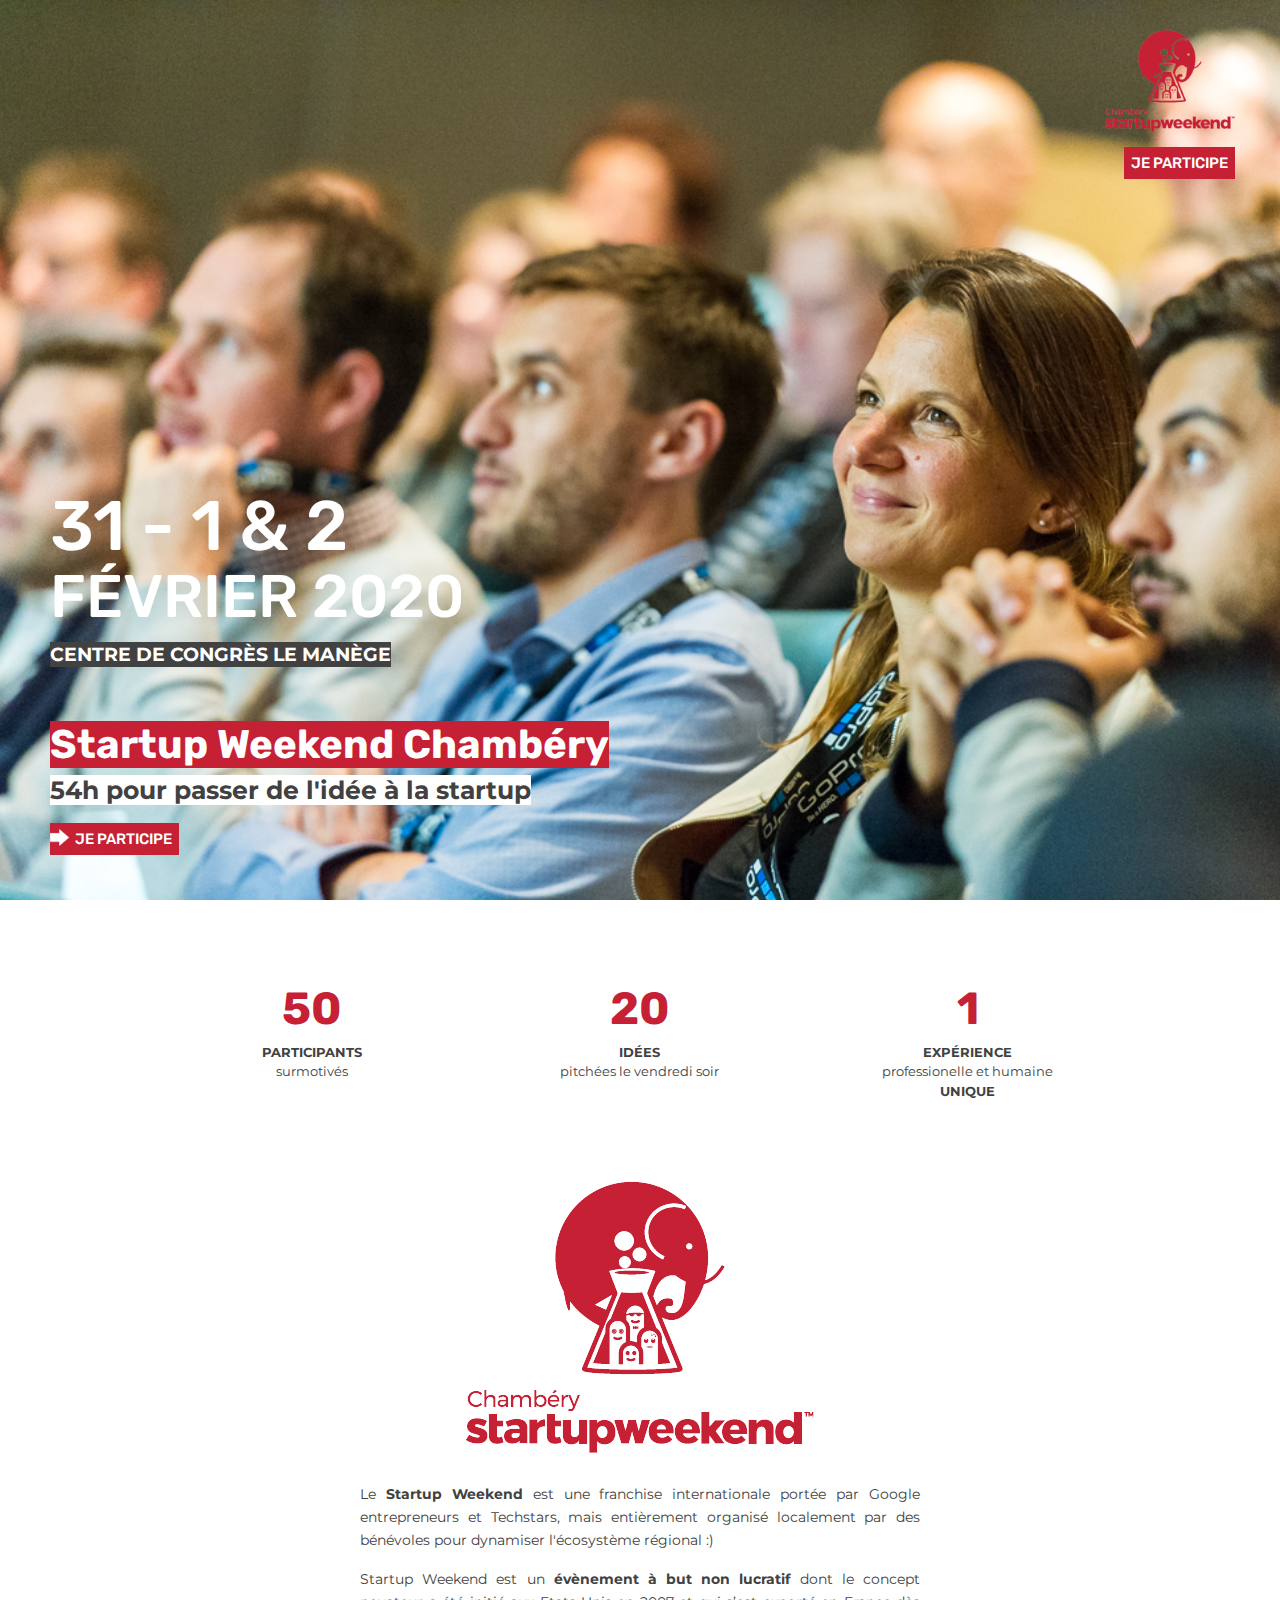
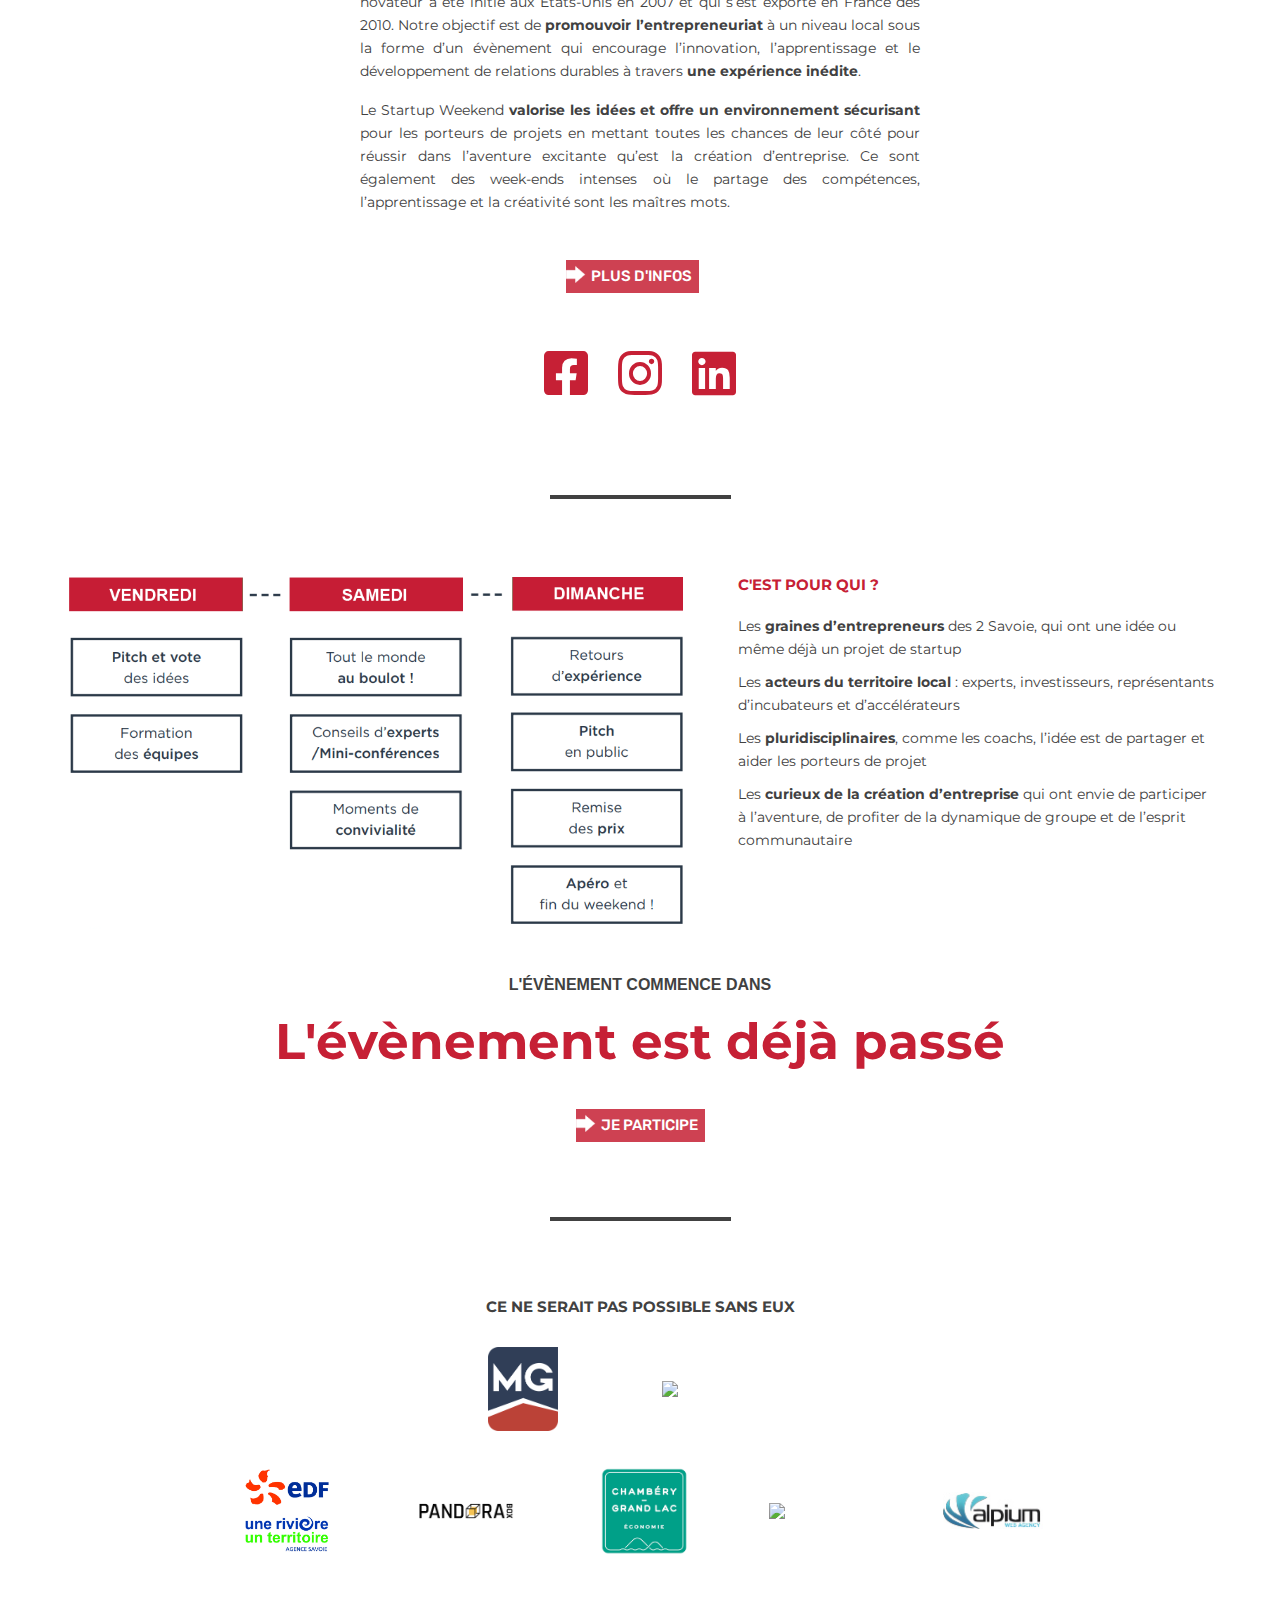
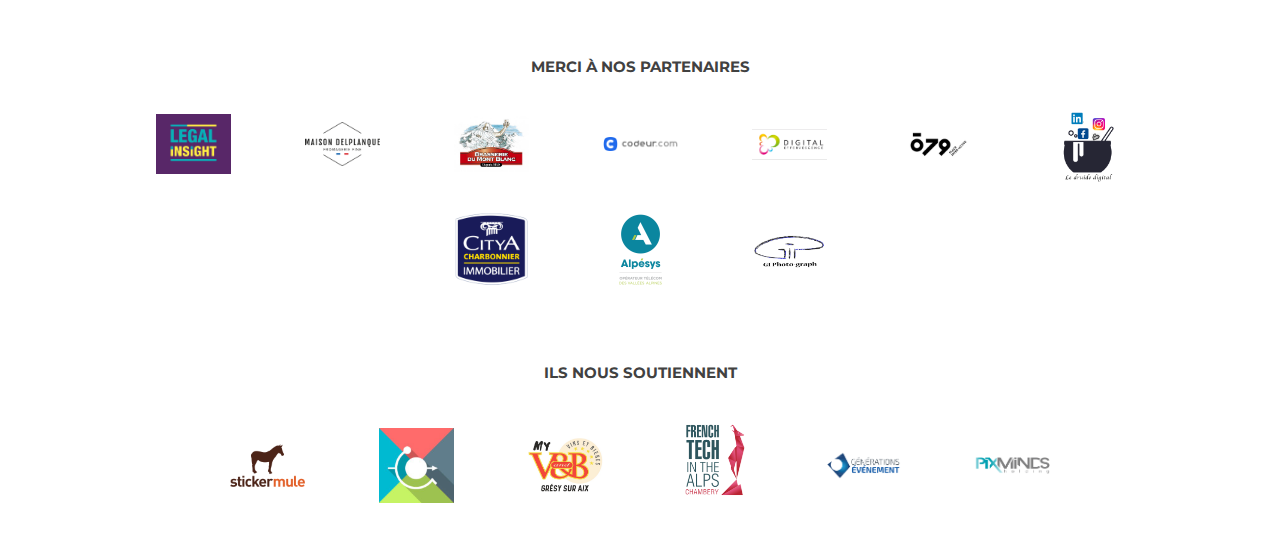
==== commit d9f3317a: "logos" ====
--- a/index.html
+++ b/index.html
@@ -319,6 +319,9 @@
 					<img src="https://www.levillagebyca.com/themes/lesvillagesbyca/images/logo-noir.jpg"
 						class="square" />
 				</a>
+				<a href="https://www.alpium.com" target="_blank">
+					<img src="./img/logo-alpium.jpg" class="square" />
+				</a>
 			</div>
 
 			<!-- Sponsors Bronze -->
@@ -435,11 +438,9 @@
 							src="./img/peggy-sage.jpg"
 							class="" />
 					</a> -->
-				<!-- <a href="http://www.pixminds.fr/" target="_blank">
-						<img
-							src="./img/pixminds.png"
-							class="" />
-					</a> -->
+				<a href="http://www.pixminds.fr/" target="_blank">
+					<img src="./img/pixminds.png" class="" />
+				</a>
 				<!-- <a href="https://stfrancois.labellemontagne.com/" target="_blank">
 						<img
 							src="./img/SFL.png"
